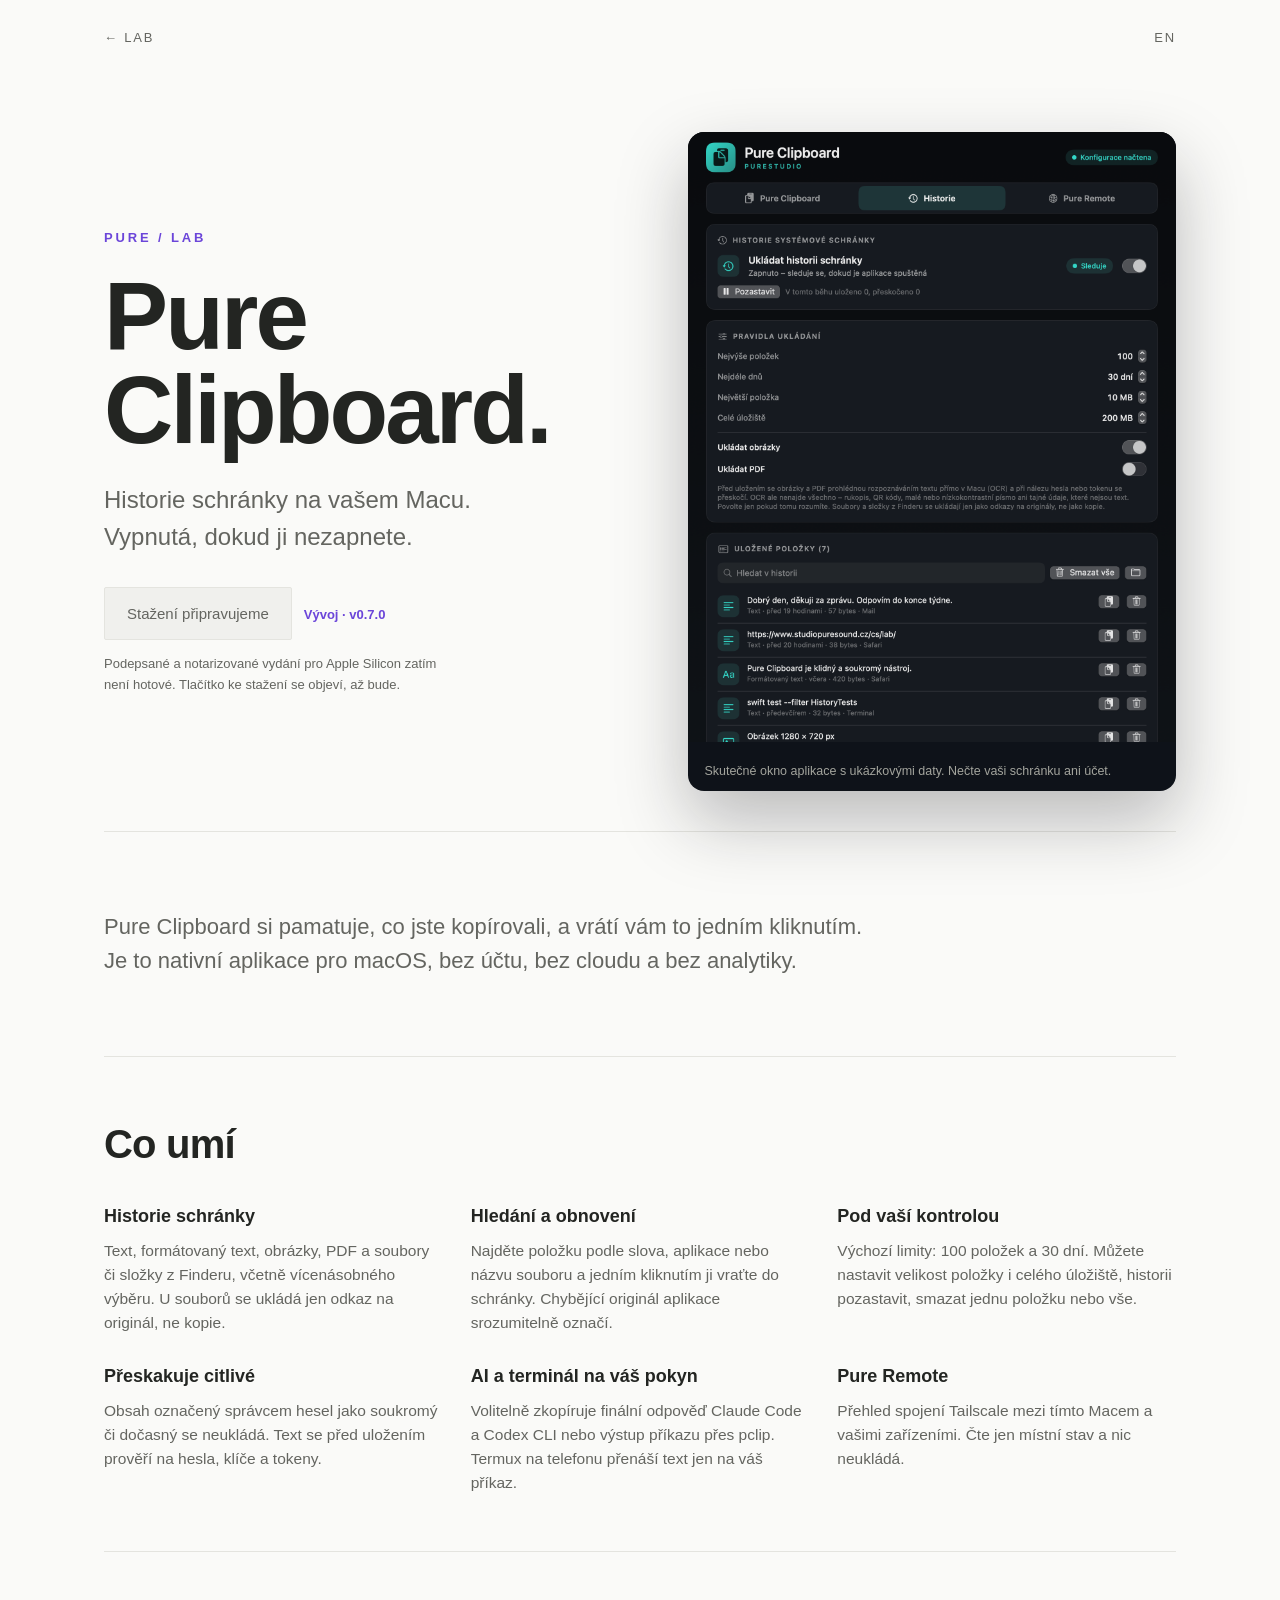
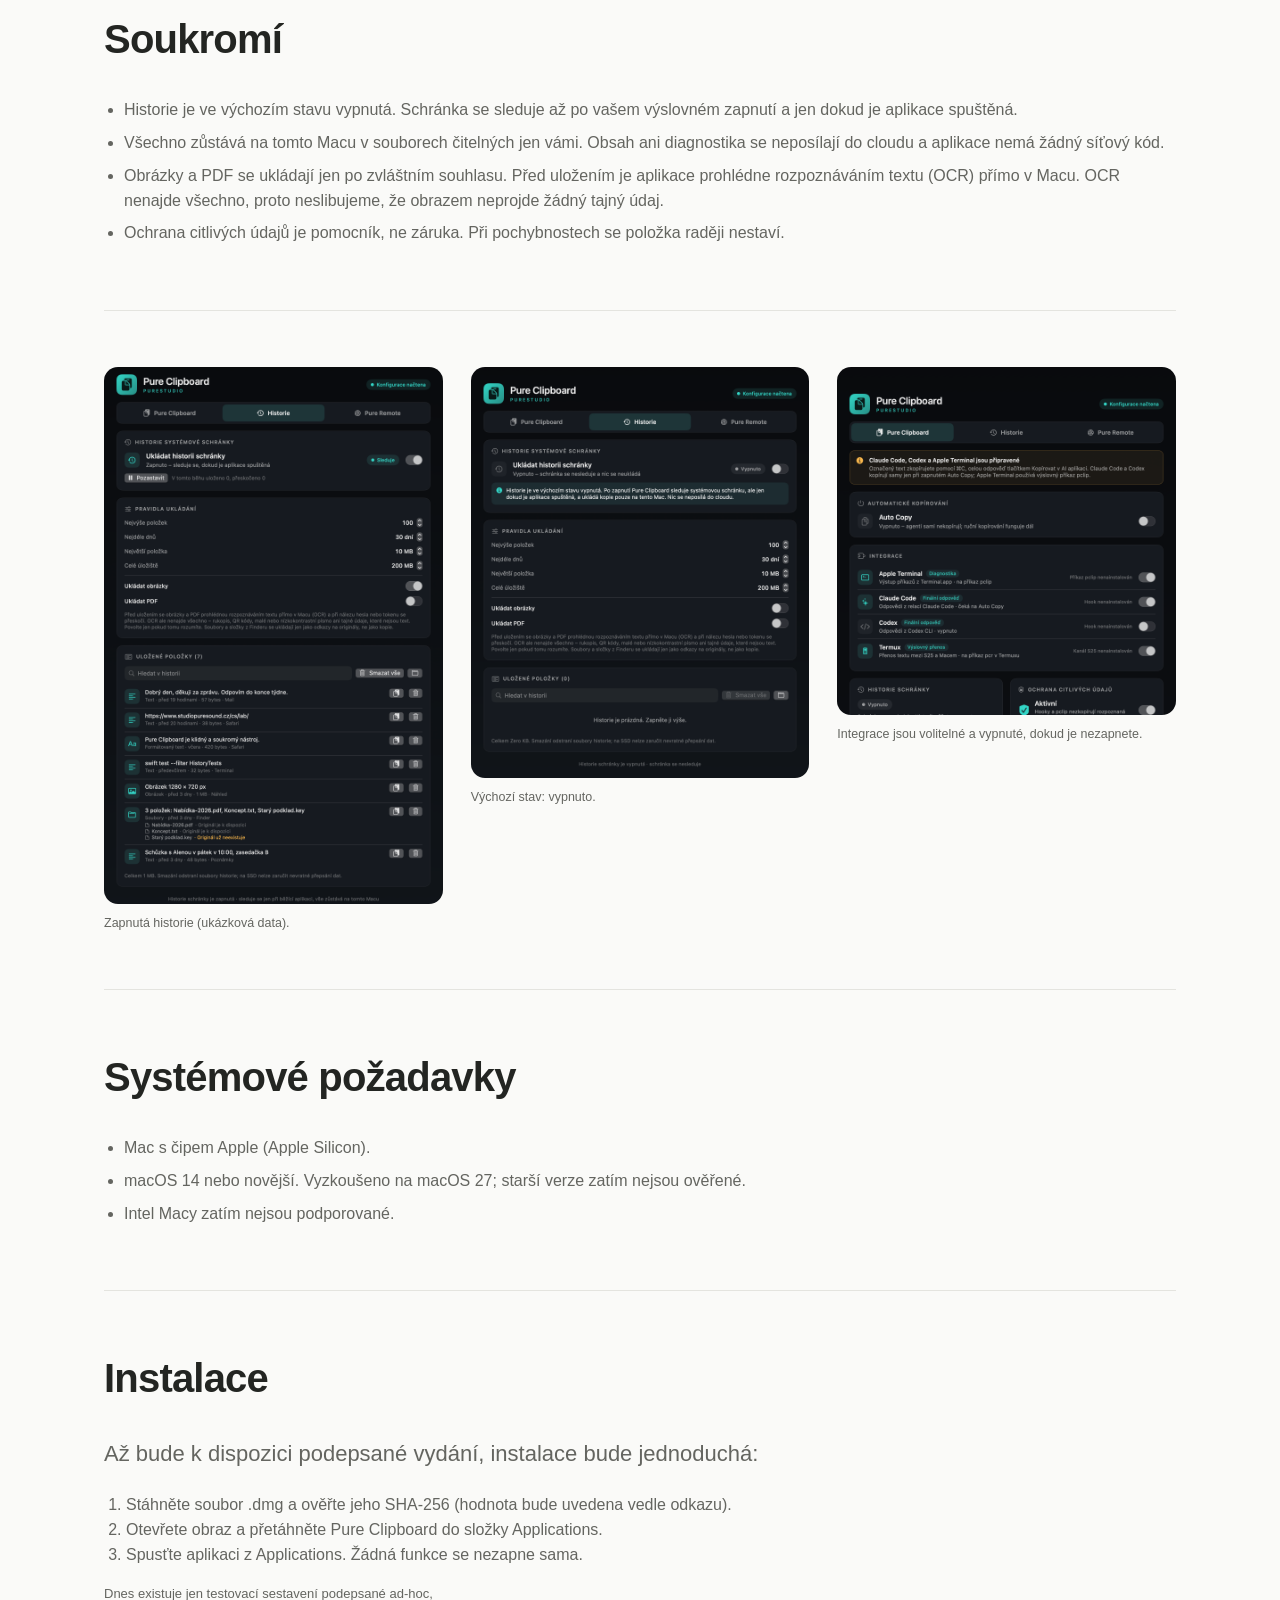
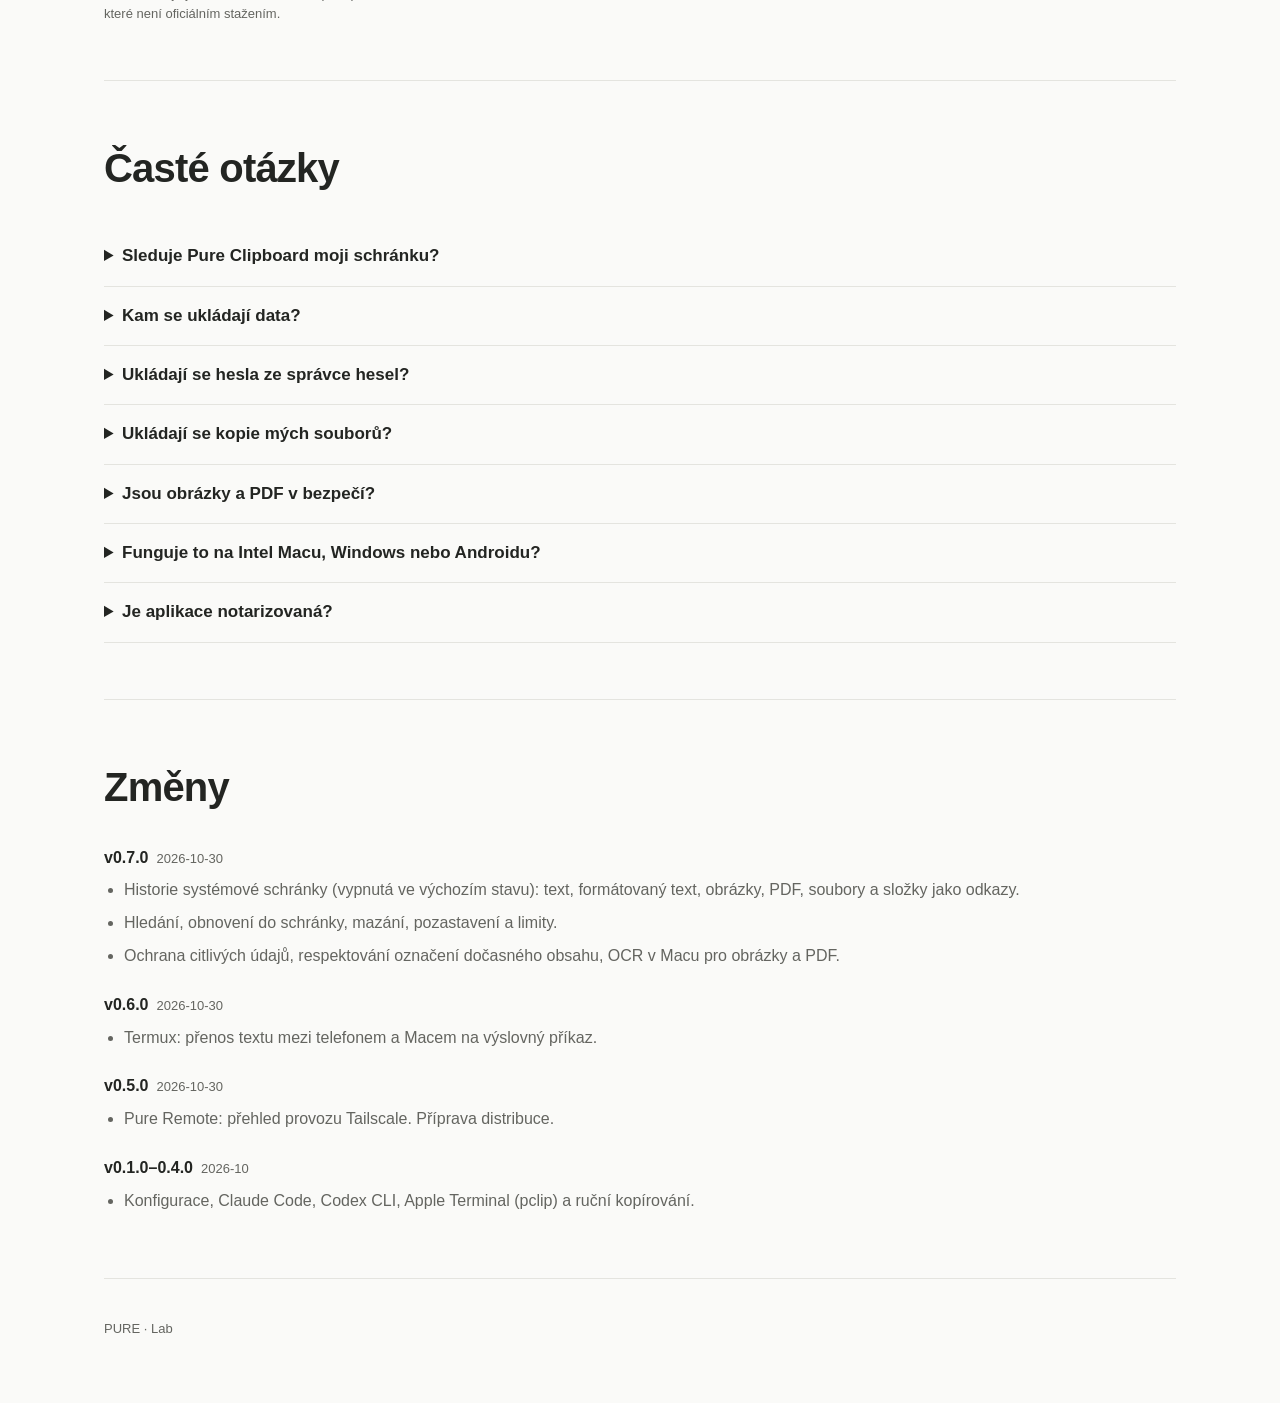
==== web/pure-clipboard/cs/index.html @ ccab8c27 "Milník 5 (3/4): distribuční skripty, webový balík, dokumentace, testy Co-Authored-By: Claude Sonnet " ====
<!doctype html>
<html lang="cs">
<head>
<meta charset="utf-8">
<meta name="viewport" content="width=device-width,initial-scale=1">
<title>Pure Clipboard — PURE</title>
<meta name="description" content="Pure Clipboard je nativní aplikace pro macOS: volitelná, ve výchozím stavu vypnutá historie schránky, která zůstává jen na vašem Macu.">
<meta name="theme-color" content="#fafaf8">
<link rel="canonical" href="https://www.studiopuresound.cz/cs/lab/pure-clipboard/">
<link rel="alternate" hreflang="cs" href="https://www.studiopuresound.cz/cs/lab/pure-clipboard/">
<link rel="alternate" hreflang="en" href="https://www.studiopuresound.cz/en/lab/pure-clipboard/">
<link rel="icon" type="image/png" href="../assets/favicon-64.png">
<link rel="apple-touch-icon" href="../assets/apple-touch-icon.png">
<meta property="og:type" content="website">
<meta property="og:title" content="Pure Clipboard — PURE">
<meta property="og:description" content="Historie schránky pro macOS. Vypnutá, dokud ji nezapnete. Nic neodchází do cloudu.">
<meta property="og:url" content="https://www.studiopuresound.cz/cs/lab/pure-clipboard/">
<meta property="og:locale" content="cs_CZ">
<meta property="og:image" content="https://www.studiopuresound.cz/assets/pure-clipboard-og.png">
<meta property="og:image:alt" content="Okno aplikace Pure Clipboard s historií schránky (ukázková data)">
<meta name="twitter:card" content="summary_large_image">
<link rel="stylesheet" href="../assets/pure-clipboard.css">
<script type="application/ld+json">{"@context": "https://schema.org", "@type": "SoftwareApplication", "name": "Pure Clipboard", "applicationCategory": "UtilitiesApplication", "operatingSystem": "macOS 14+ (Apple Silicon)", "description": "Pure Clipboard je nativní aplikace pro macOS: volitelná, ve výchozím stavu vypnutá historie schránky, která zůstává jen na vašem Macu.", "softwareVersion": "0.7.0", "inLanguage": "cs", "publisher": {"@type": "Organization", "name": "PURE"}}</script>
<script type="application/ld+json">{"@context": "https://schema.org", "@type": "FAQPage", "mainEntity": [{"@type": "Question", "name": "Sleduje Pure Clipboard moji schránku?", "acceptedAnswer": {"@type": "Answer", "text": "Jen když zapnete historii, a jen dokud je aplikace spuštěná. Ve výchozím stavu je historie vypnutá a schránka se nesleduje."}}, {"@type": "Question", "name": "Kam se ukládají data?", "acceptedAnswer": {"@type": "Answer", "text": "Do složky ~/Library/Application Support/PureClipboard na vašem Macu. Nic se neposílá na internet."}}, {"@type": "Question", "name": "Ukládají se hesla ze správce hesel?", "acceptedAnswer": {"@type": "Answer", "text": "Ne. Obsah označený jako soukromý nebo dočasný se přeskočí. Text se navíc prověřuje na hesla a tokeny; spolehlivé rozpoznání ale nelze zaručit."}}, {"@type": "Question", "name": "Ukládají se kopie mých souborů?", "acceptedAnswer": {"@type": "Answer", "text": "Ne. Z Finderu se ukládá jen odkaz na originál. Když originál zmizí, aplikace to ukáže."}}, {"@type": "Question", "name": "Jsou obrázky a PDF v bezpečí?", "acceptedAnswer": {"@type": "Answer", "text": "Ukládají se jen po zvláštním souhlasu a po kontrole OCR v Macu. OCR nerozpozná rukopis, QR kódy ani tajné údaje, které nejsou text, takže tuto funkci povolte jen vědomě."}}, {"@type": "Question", "name": "Funguje to na Intel Macu, Windows nebo Androidu?", "acceptedAnswer": {"@type": "Answer", "text": "Ne. Podporovaný je Apple Silicon s macOS 14 nebo novějším. Jiné platformy zatím nejsou ověřené."}}, {"@type": "Question", "name": "Je aplikace notarizovaná?", "acceptedAnswer": {"@type": "Answer", "text": "Zatím ne. Podepsané a notarizované vydání čeká na placený účet Apple Developer. Do té doby se nestahuje z webu."}}]}</script>
</head>
<body>
<a class="skip" href="#main">Přeskočit na obsah</a>
<div class="wrap">
<header class="top"><a href="../">← Lab</a><a href="https://www.studiopuresound.cz/en/lab/pure-clipboard/" hreflang="en">EN</a></header>
<main id="main">
<div class="hero">
<div>
<p class="eyebrow">PURE / LAB</p>
<h1>Pure Clipboard.</h1>
<p class="tagline">Historie schránky na vašem Macu. Vypnutá, dokud ji nezapnete.</p>
<!-- No working download link until the Developer ID signed and notarized DMG exists (see HANDOFF-CODEX.md). -->
<span class="cta" role="note" aria-disabled="true">Stažení připravujeme</span><span class="status">Vývoj · v0.7.0</span>
<p class="note">Podepsané a notarizované vydání pro Apple Silicon zatím není hotové. Tlačítko ke stažení se objeví, až bude.</p>
</div>
<figure class="preview"><img src="../assets/app-preview.png" alt="Okno aplikace Pure Clipboard: záložka Historie s uloženými položkami (ukázková data)" width="1520" height="1900"><figcaption style="padding:10px 16px;color:#a3a49d">Skutečné okno aplikace s ukázkovými daty. Nečte vaši schránku ani účet.</figcaption></figure>
</div>
<section><p class="intro">Pure Clipboard si pamatuje, co jste kopírovali, a vrátí vám to jedním kliknutím. Je to nativní aplikace pro macOS, bez účtu, bez cloudu a bez analytiky.</p></section>
<section><h2>Co umí</h2><div class="grid"><div><h3>Historie schránky</h3><p>Text, formátovaný text, obrázky, PDF a soubory či složky z Finderu, včetně vícenásobného výběru. U souborů se ukládá jen odkaz na originál, ne kopie.</p></div><div><h3>Hledání a obnovení</h3><p>Najděte položku podle slova, aplikace nebo názvu souboru a jedním kliknutím ji vraťte do schránky. Chybějící originál aplikace srozumitelně označí.</p></div><div><h3>Pod vaší kontrolou</h3><p>Výchozí limity: 100 položek a 30 dní. Můžete nastavit velikost položky i celého úložiště, historii pozastavit, smazat jednu položku nebo vše.</p></div><div><h3>Přeskakuje citlivé</h3><p>Obsah označený správcem hesel jako soukromý či dočasný se neukládá. Text se před uložením prověří na hesla, klíče a tokeny.</p></div><div><h3>AI a terminál na váš pokyn</h3><p>Volitelně zkopíruje finální odpověď Claude Code a Codex CLI nebo výstup příkazu přes pclip. Termux na telefonu přenáší text jen na váš příkaz.</p></div><div><h3>Pure Remote</h3><p>Přehled spojení Tailscale mezi tímto Macem a vašimi zařízeními. Čte jen místní stav a nic neukládá.</p></div></div></section>
<section><h2>Soukromí</h2><ul class="plain"><li>Historie je ve výchozím stavu vypnutá. Schránka se sleduje až po vašem výslovném zapnutí a jen dokud je aplikace spuštěná.</li><li>Všechno zůstává na tomto Macu v souborech čitelných jen vámi. Obsah ani diagnostika se neposílají do cloudu a aplikace nemá žádný síťový kód.</li><li>Obrázky a PDF se ukládají jen po zvláštním souhlasu. Před uložením je aplikace prohlédne rozpoznáváním textu (OCR) přímo v Macu. OCR nenajde všechno, proto neslibujeme, že obrazem neprojde žádný tajný údaj.</li><li>Ochrana citlivých údajů je pomocník, ne záruka. Při pochybnostech se položka raději nestaví.</li></ul></section>
<section><div class="shots"><figure><img src="../assets/history-on.png" alt="Záložka Historie se zapnutou historií: přepínač, pravidla ukládání a sedm uložených položek" loading="lazy"><figcaption>Zapnutá historie (ukázková data).</figcaption></figure><figure><img src="../assets/history-off.png" alt="Záložka Historie ve výchozím vypnutém stavu s vysvětlením, že se schránka nesleduje" loading="lazy"><figcaption>Výchozí stav: vypnuto.</figcaption></figure><figure><img src="../assets/clipboard.png" alt="Záložka Pure Clipboard: Auto Copy, integrace, ochrana citlivých údajů a karty Termux a Terminal" loading="lazy"><figcaption>Integrace jsou volitelné a vypnuté, dokud je nezapnete.</figcaption></figure></div></section>
<section><h2>Systémové požadavky</h2><ul class="plain"><li>Mac s čipem Apple (Apple Silicon).</li><li>macOS 14 nebo novější. Vyzkoušeno na macOS 27; starší verze zatím nejsou ověřené.</li><li>Intel Macy zatím nejsou podporované.</li></ul></section>
<section><h2>Instalace</h2><p class="intro">Až bude k dispozici podepsané vydání, instalace bude jednoduchá:</p><ol class="plain"><li>Stáhněte soubor .dmg a ověřte jeho SHA-256 (hodnota bude uvedena vedle odkazu).</li><li>Otevřete obraz a přetáhněte Pure Clipboard do složky Applications.</li><li>Spusťte aplikaci z Applications. Žádná funkce se nezapne sama.</li></ol><p class="note">Dnes existuje jen testovací sestavení podepsané ad-hoc, které není oficiálním stažením.</p></section>
<section><h2>Časté otázky</h2><details><summary>Sleduje Pure Clipboard moji schránku?</summary><p>Jen když zapnete historii, a jen dokud je aplikace spuštěná. Ve výchozím stavu je historie vypnutá a schránka se nesleduje.</p></details><details><summary>Kam se ukládají data?</summary><p>Do složky ~/Library/Application Support/PureClipboard na vašem Macu. Nic se neposílá na internet.</p></details><details><summary>Ukládají se hesla ze správce hesel?</summary><p>Ne. Obsah označený jako soukromý nebo dočasný se přeskočí. Text se navíc prověřuje na hesla a tokeny; spolehlivé rozpoznání ale nelze zaručit.</p></details><details><summary>Ukládají se kopie mých souborů?</summary><p>Ne. Z Finderu se ukládá jen odkaz na originál. Když originál zmizí, aplikace to ukáže.</p></details><details><summary>Jsou obrázky a PDF v bezpečí?</summary><p>Ukládají se jen po zvláštním souhlasu a po kontrole OCR v Macu. OCR nerozpozná rukopis, QR kódy ani tajné údaje, které nejsou text, takže tuto funkci povolte jen vědomě.</p></details><details><summary>Funguje to na Intel Macu, Windows nebo Androidu?</summary><p>Ne. Podporovaný je Apple Silicon s macOS 14 nebo novějším. Jiné platformy zatím nejsou ověřené.</p></details><details><summary>Je aplikace notarizovaná?</summary><p>Zatím ne. Podepsané a notarizované vydání čeká na placený účet Apple Developer. Do té doby se nestahuje z webu.</p></details></section>
<section class="log"><h2>Změny</h2><h3>v0.7.0<time>2026-10-30</time></h3><ul class="plain"><li>Historie systémové schránky (vypnutá ve výchozím stavu): text, formátovaný text, obrázky, PDF, soubory a složky jako odkazy.</li><li>Hledání, obnovení do schránky, mazání, pozastavení a limity.</li><li>Ochrana citlivých údajů, respektování označení dočasného obsahu, OCR v Macu pro obrázky a PDF.</li></ul><h3>v0.6.0<time>2026-10-30</time></h3><ul class="plain"><li>Termux: přenos textu mezi telefonem a Macem na výslovný příkaz.</li></ul><h3>v0.5.0<time>2026-10-30</time></h3><ul class="plain"><li>Pure Remote: přehled provozu Tailscale. Příprava distribuce.</li></ul><h3>v0.1.0–0.4.0<time>2026-10</time></h3><ul class="plain"><li>Konfigurace, Claude Code, Codex CLI, Apple Terminal (pclip) a ruční kopírování.</li></ul></section>
</main>
<footer>PURE · Lab</footer>
</div>
</body>
</html>
---- web/pure-clipboard/assets/pure-clipboard.css ----
:root{--paper:#fafaf8;--ink:#232522;--muted:#646560;--line:#e4e4df;--panel:#f0f0ed;--accent:#6b45d9;--dark:#0e1219}
*{box-sizing:border-box}html{scroll-behavior:smooth}
body{margin:0;background:var(--paper);color:var(--ink);font-family:Arial,Helvetica,sans-serif;line-height:1.55;-webkit-font-smoothing:antialiased}
a{color:inherit}.skip{position:absolute;left:-999px}.skip:focus{left:16px;top:16px;background:var(--ink);color:var(--paper);padding:8px 12px;z-index:9}
.wrap{max-width:1120px;margin:0 auto;padding:0 24px}
.top{display:flex;justify-content:space-between;align-items:center;padding:28px 0;font-size:13px;letter-spacing:.14em;text-transform:uppercase}
.top a{text-decoration:none;color:var(--muted)}.top a:hover{color:var(--ink)}
.hero{padding:56px 0 40px;display:grid;grid-template-columns:1.1fr 1fr;gap:48px;align-items:center}
.eyebrow{color:var(--accent);font-weight:700;letter-spacing:.22em;font-size:13px;margin:0 0 20px}
h1{font-size:clamp(48px,9vw,96px);line-height:.98;letter-spacing:-.03em;margin:0 0 24px}
.tagline{font-size:clamp(18px,2.4vw,24px);color:var(--muted);margin:0 0 32px;max-width:30ch}
.cta{display:inline-block;padding:14px 22px;background:var(--panel);color:var(--muted);border:1px solid var(--line);border-radius:2px;font-size:15px;cursor:not-allowed}
.status{margin-left:12px;font-size:13px;color:var(--accent);font-weight:700}
.note{font-size:13px;color:var(--muted);max-width:46ch;margin:14px 0 0}
figure{margin:0}figure img{width:100%;height:auto;display:block;border-radius:14px}
figcaption{font-size:12.5px;color:var(--muted);margin-top:10px}
.preview{background:var(--dark);border-radius:16px;padding:0;overflow:hidden;box-shadow:0 30px 70px rgba(20,20,30,.28)}
.preview img{border-radius:0}
section{padding:56px 0;border-top:1px solid var(--line)}
h2{font-size:clamp(26px,4vw,40px);letter-spacing:-.02em;margin:0 0 28px}
.grid{display:grid;grid-template-columns:repeat(auto-fit,minmax(280px,1fr));gap:28px}
.grid h3{margin:0 0 8px;font-size:18px}.grid p{margin:0;color:var(--muted);font-size:15.5px}
ul.plain{padding-left:20px;margin:0;color:var(--muted)}ul.plain li{margin:8px 0}ol.plain{padding-left:22px;color:var(--muted)}
.intro{font-size:clamp(18px,2.2vw,22px);max-width:62ch;color:var(--muted)}
details{border-bottom:1px solid var(--line);padding:16px 0}summary{cursor:pointer;font-weight:700;font-size:17px}details p{color:var(--muted);margin:10px 0 0;max-width:70ch}
.log h3{margin:24px 0 6px;font-size:16px}.log time{color:var(--muted);font-weight:400;margin-left:8px;font-size:13px}
.shots{display:grid;grid-template-columns:repeat(auto-fit,minmax(300px,1fr));gap:28px}
.shots img{background:var(--dark)}
footer{padding:40px 0 64px;color:var(--muted);font-size:13px;border-top:1px solid var(--line)}
:focus-visible{outline:3px solid var(--accent);outline-offset:3px}
@media (max-width:820px){.hero{grid-template-columns:1fr}}
@media (prefers-reduced-motion:reduce){html{scroll-behavior:auto}}
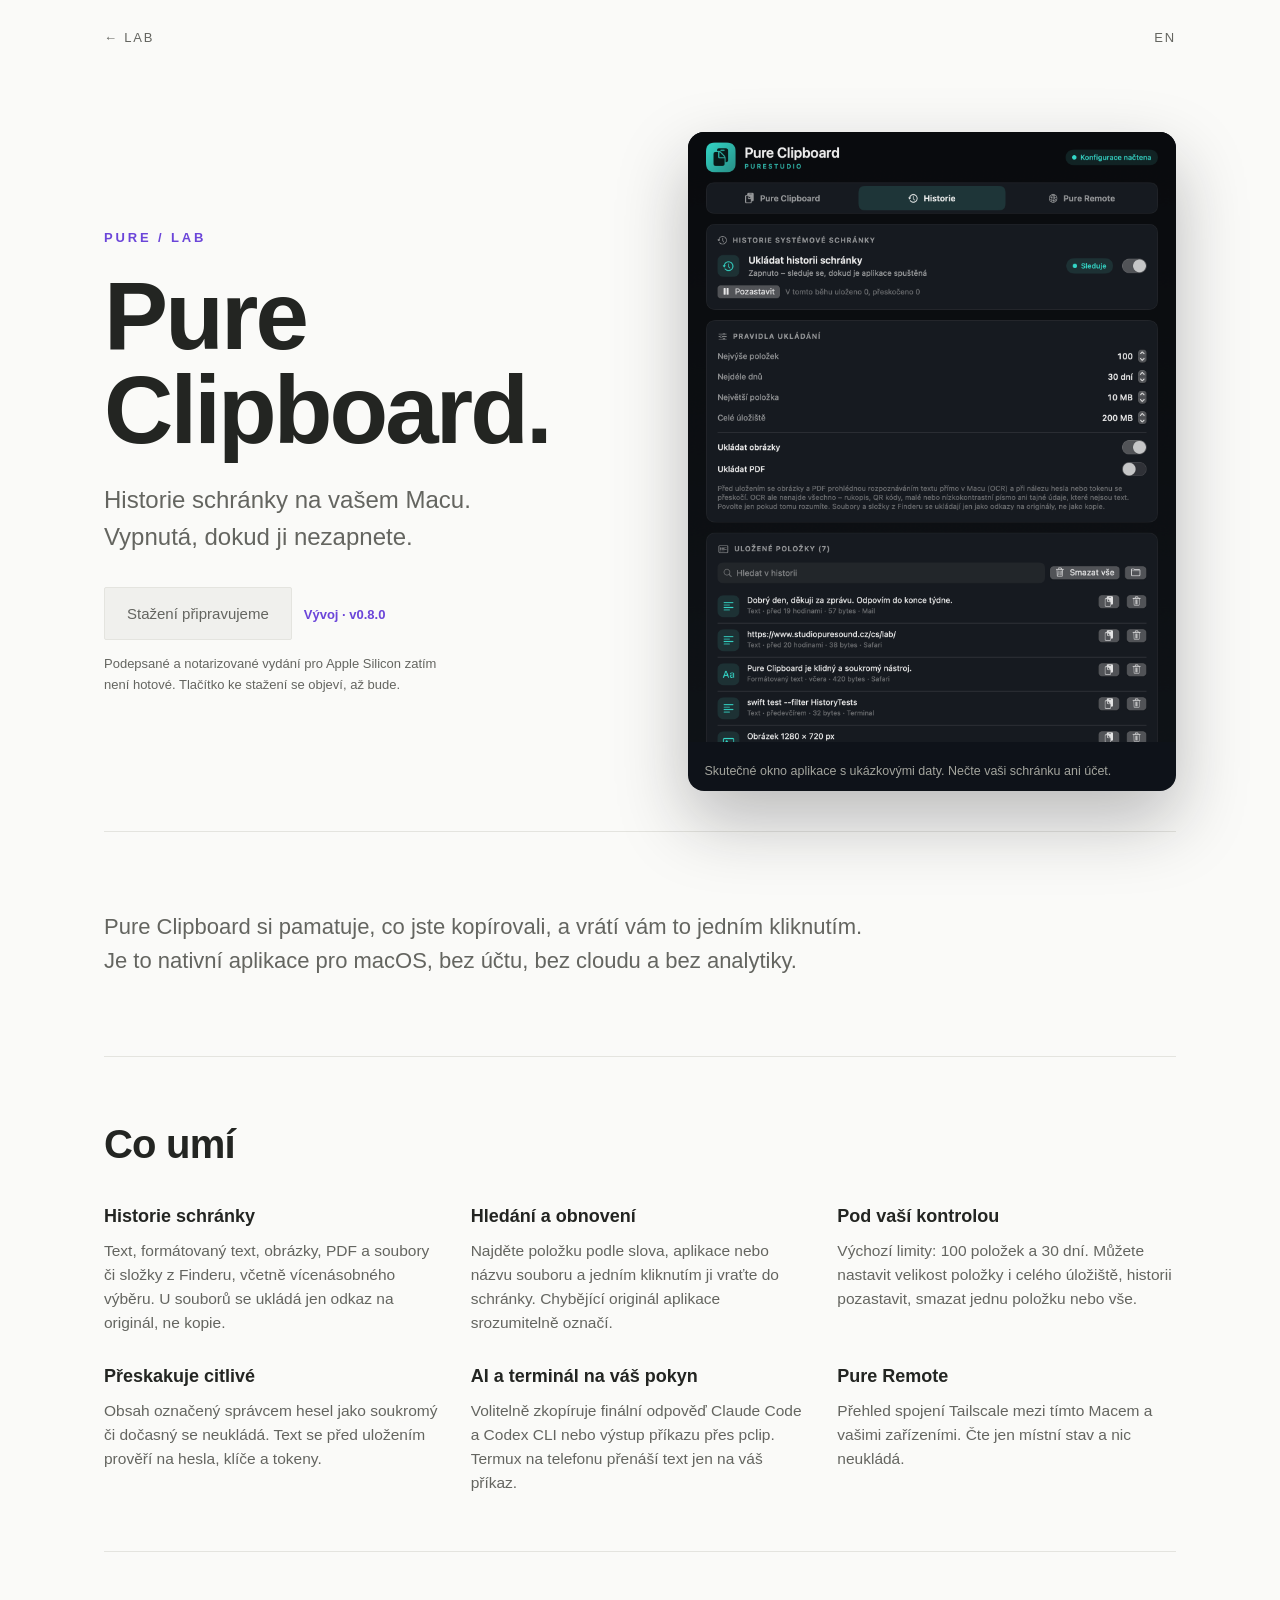
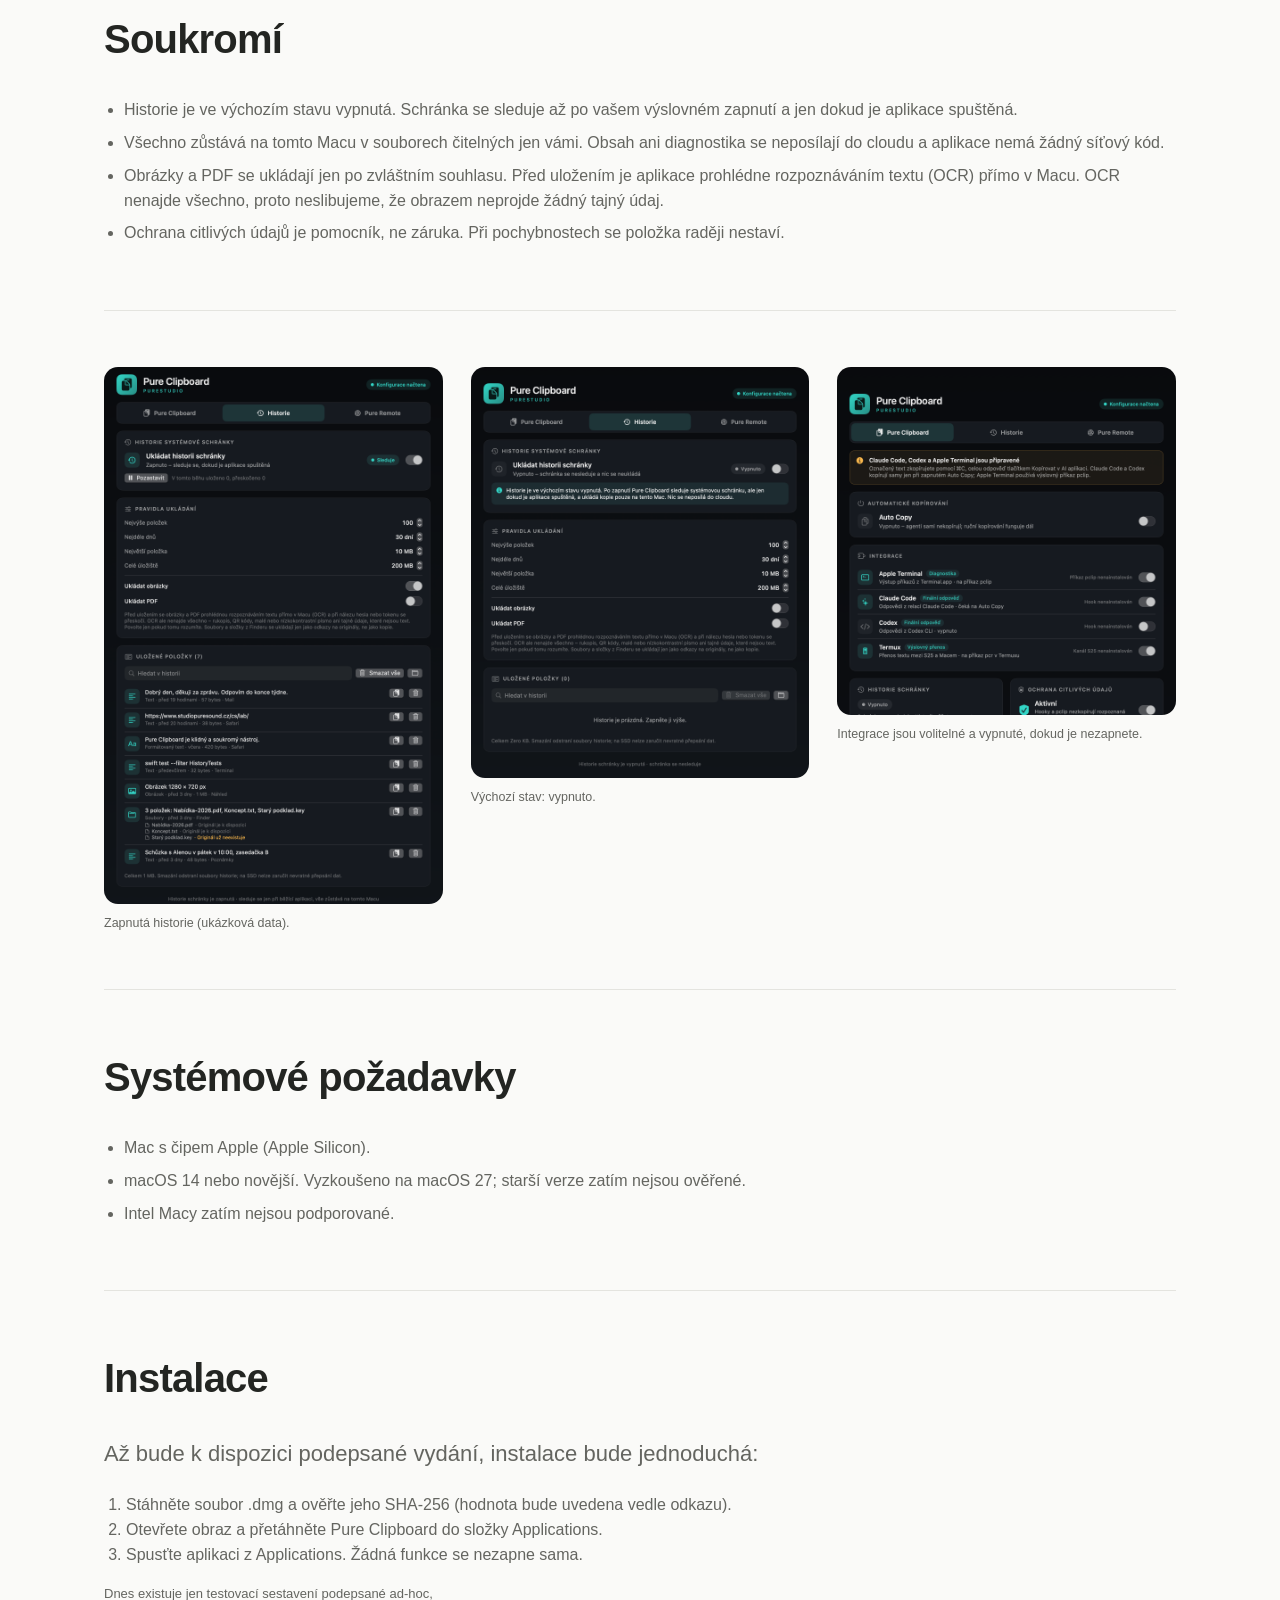
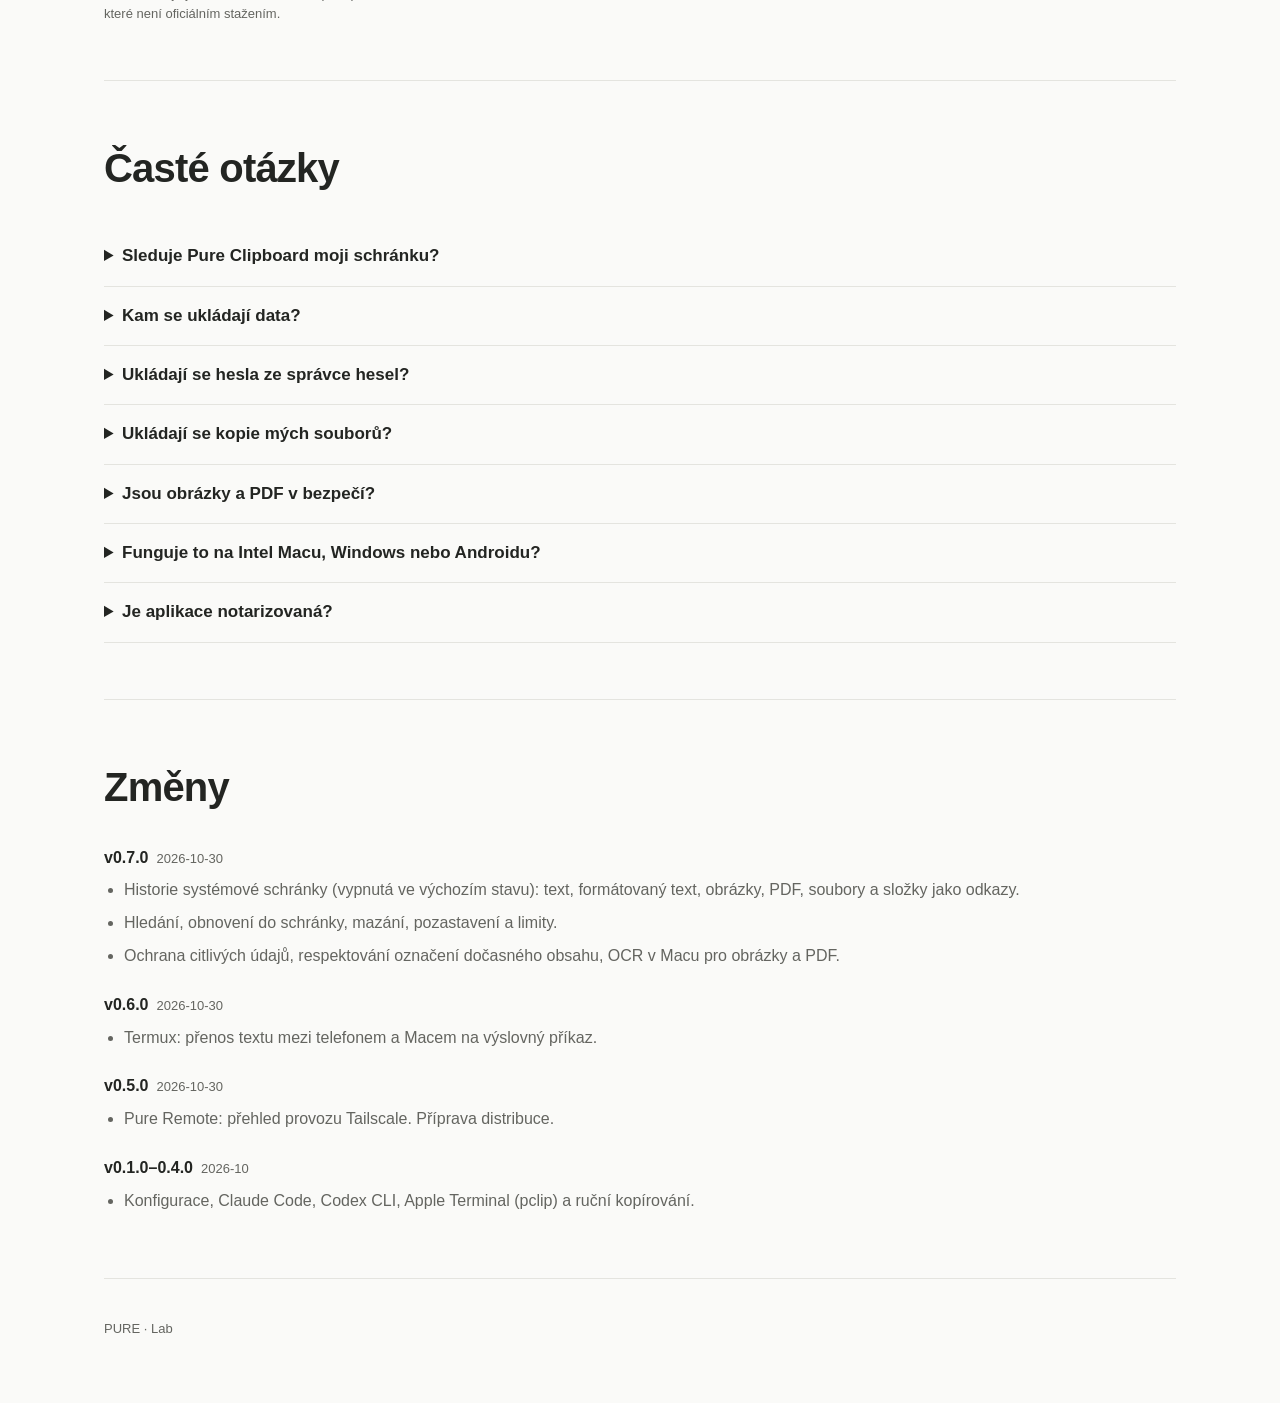
==== commit 0d91ca07: "Verze 0.8.0 (build 8): přenos souborů je nová funkce; CHANGELOG, dokumentace a web Co-Authored-By: C" ====
--- a/web/pure-clipboard/cs/index.html
+++ b/web/pure-clipboard/cs/index.html
@@ -20,7 +20,7 @@
 <meta property="og:image:alt" content="Okno aplikace Pure Clipboard s historií schránky (ukázková data)">
 <meta name="twitter:card" content="summary_large_image">
 <link rel="stylesheet" href="../assets/pure-clipboard.css">
-<script type="application/ld+json">{"@context": "https://schema.org", "@type": "SoftwareApplication", "name": "Pure Clipboard", "applicationCategory": "UtilitiesApplication", "operatingSystem": "macOS 14+ (Apple Silicon)", "description": "Pure Clipboard je nativní aplikace pro macOS: volitelná, ve výchozím stavu vypnutá historie schránky, která zůstává jen na vašem Macu.", "softwareVersion": "0.7.0", "inLanguage": "cs", "publisher": {"@type": "Organization", "name": "PURE"}}</script>
+<script type="application/ld+json">{"@context": "https://schema.org", "@type": "SoftwareApplication", "name": "Pure Clipboard", "applicationCategory": "UtilitiesApplication", "operatingSystem": "macOS 14+ (Apple Silicon)", "description": "Pure Clipboard je nativní aplikace pro macOS: volitelná, ve výchozím stavu vypnutá historie schránky, která zůstává jen na vašem Macu.", "softwareVersion": "0.8.0", "inLanguage": "cs", "publisher": {"@type": "Organization", "name": "PURE"}}</script>
 <script type="application/ld+json">{"@context": "https://schema.org", "@type": "FAQPage", "mainEntity": [{"@type": "Question", "name": "Sleduje Pure Clipboard moji schránku?", "acceptedAnswer": {"@type": "Answer", "text": "Jen když zapnete historii, a jen dokud je aplikace spuštěná. Ve výchozím stavu je historie vypnutá a schránka se nesleduje."}}, {"@type": "Question", "name": "Kam se ukládají data?", "acceptedAnswer": {"@type": "Answer", "text": "Do složky ~/Library/Application Support/PureClipboard na vašem Macu. Nic se neposílá na internet."}}, {"@type": "Question", "name": "Ukládají se hesla ze správce hesel?", "acceptedAnswer": {"@type": "Answer", "text": "Ne. Obsah označený jako soukromý nebo dočasný se přeskočí. Text se navíc prověřuje na hesla a tokeny; spolehlivé rozpoznání ale nelze zaručit."}}, {"@type": "Question", "name": "Ukládají se kopie mých souborů?", "acceptedAnswer": {"@type": "Answer", "text": "Ne. Z Finderu se ukládá jen odkaz na originál. Když originál zmizí, aplikace to ukáže."}}, {"@type": "Question", "name": "Jsou obrázky a PDF v bezpečí?", "acceptedAnswer": {"@type": "Answer", "text": "Ukládají se jen po zvláštním souhlasu a po kontrole OCR v Macu. OCR nerozpozná rukopis, QR kódy ani tajné údaje, které nejsou text, takže tuto funkci povolte jen vědomě."}}, {"@type": "Question", "name": "Funguje to na Intel Macu, Windows nebo Androidu?", "acceptedAnswer": {"@type": "Answer", "text": "Ne. Podporovaný je Apple Silicon s macOS 14 nebo novějším. Jiné platformy zatím nejsou ověřené."}}, {"@type": "Question", "name": "Je aplikace notarizovaná?", "acceptedAnswer": {"@type": "Answer", "text": "Zatím ne. Podepsané a notarizované vydání čeká na placený účet Apple Developer. Do té doby se nestahuje z webu."}}]}</script>
 </head>
 <body>
@@ -34,7 +34,7 @@
 <h1>Pure Clipboard.</h1>
 <p class="tagline">Historie schránky na vašem Macu. Vypnutá, dokud ji nezapnete.</p>
 <!-- No working download link until the Developer ID signed and notarized DMG exists (see HANDOFF-CODEX.md). -->
-<span class="cta" role="note" aria-disabled="true">Stažení připravujeme</span><span class="status">Vývoj · v0.7.0</span>
+<span class="cta" role="note" aria-disabled="true">Stažení připravujeme</span><span class="status">Vývoj · v0.8.0</span>
 <p class="note">Podepsané a notarizované vydání pro Apple Silicon zatím není hotové. Tlačítko ke stažení se objeví, až bude.</p>
 </div>
 <figure class="preview"><img src="../assets/app-preview.png" alt="Okno aplikace Pure Clipboard: záložka Historie s uloženými položkami (ukázková data)" width="1520" height="1900"><figcaption style="padding:10px 16px;color:#a3a49d">Skutečné okno aplikace s ukázkovými daty. Nečte vaši schránku ani účet.</figcaption></figure>
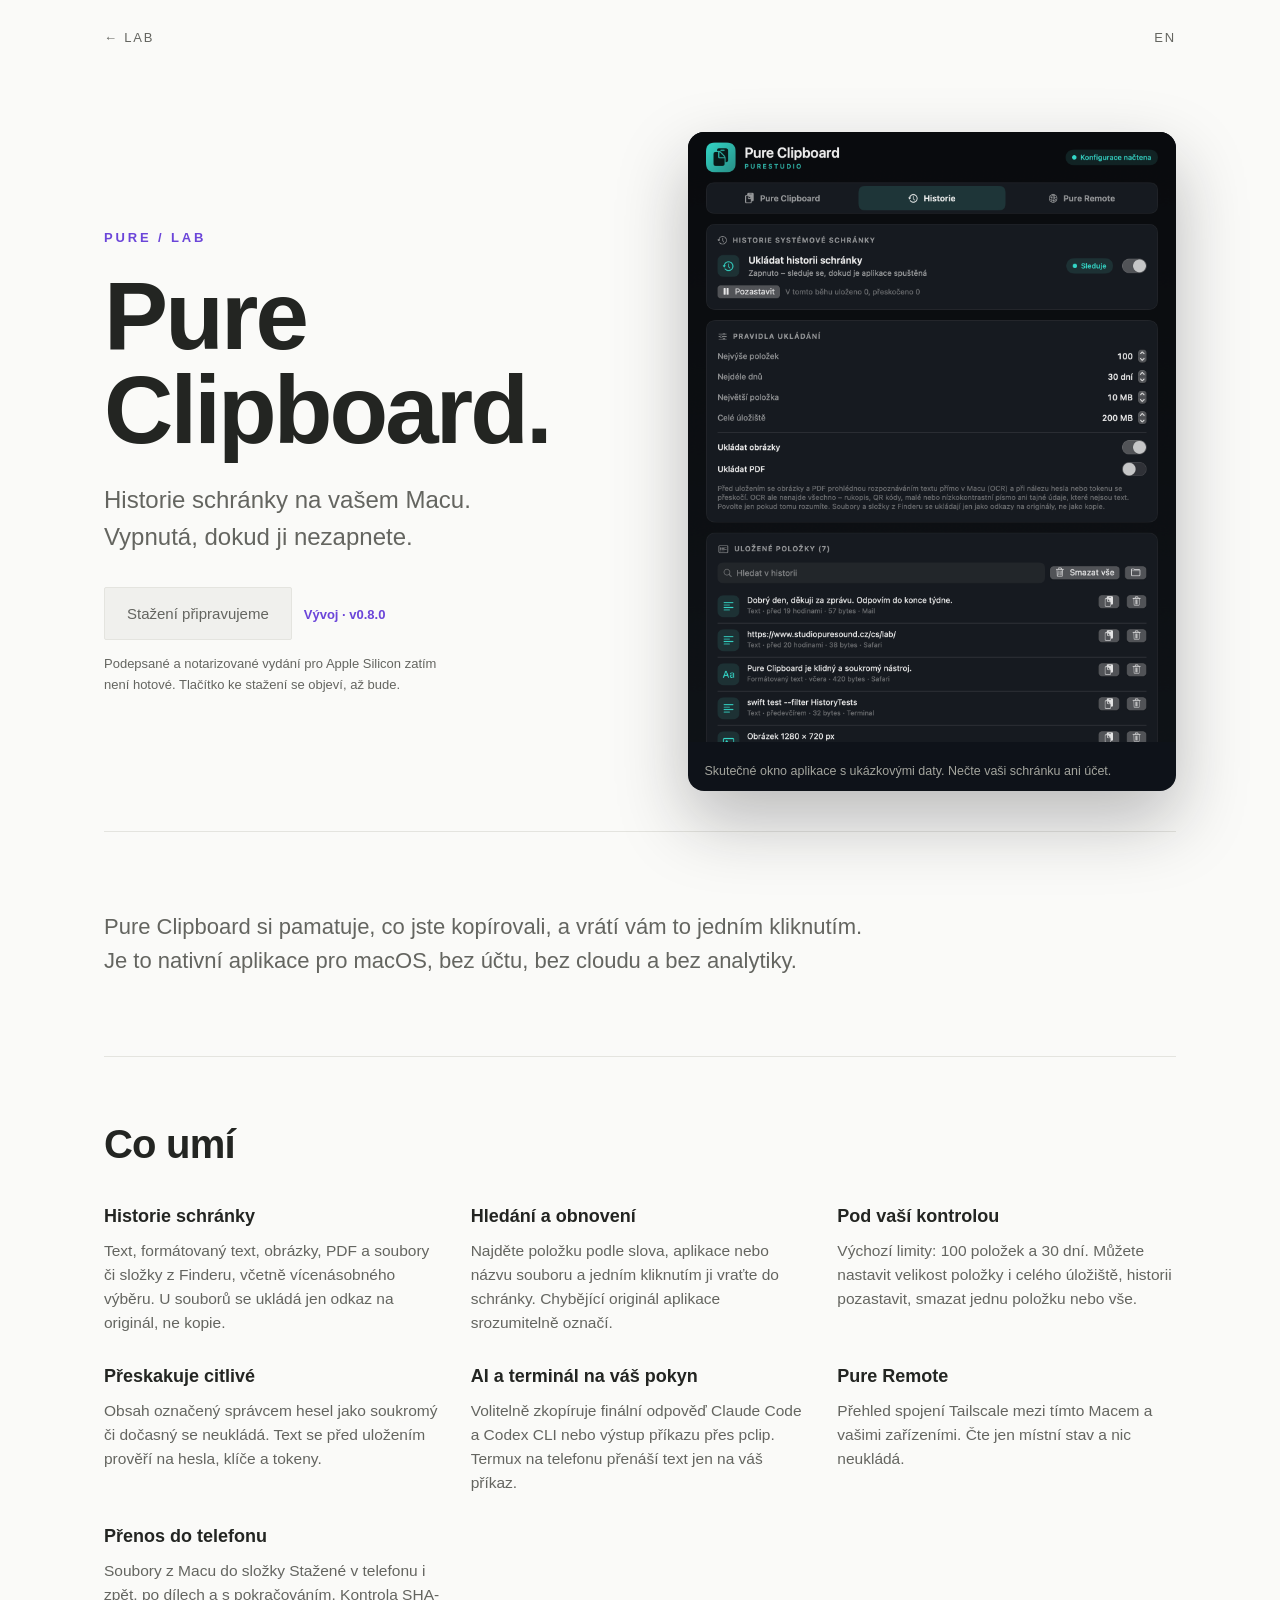
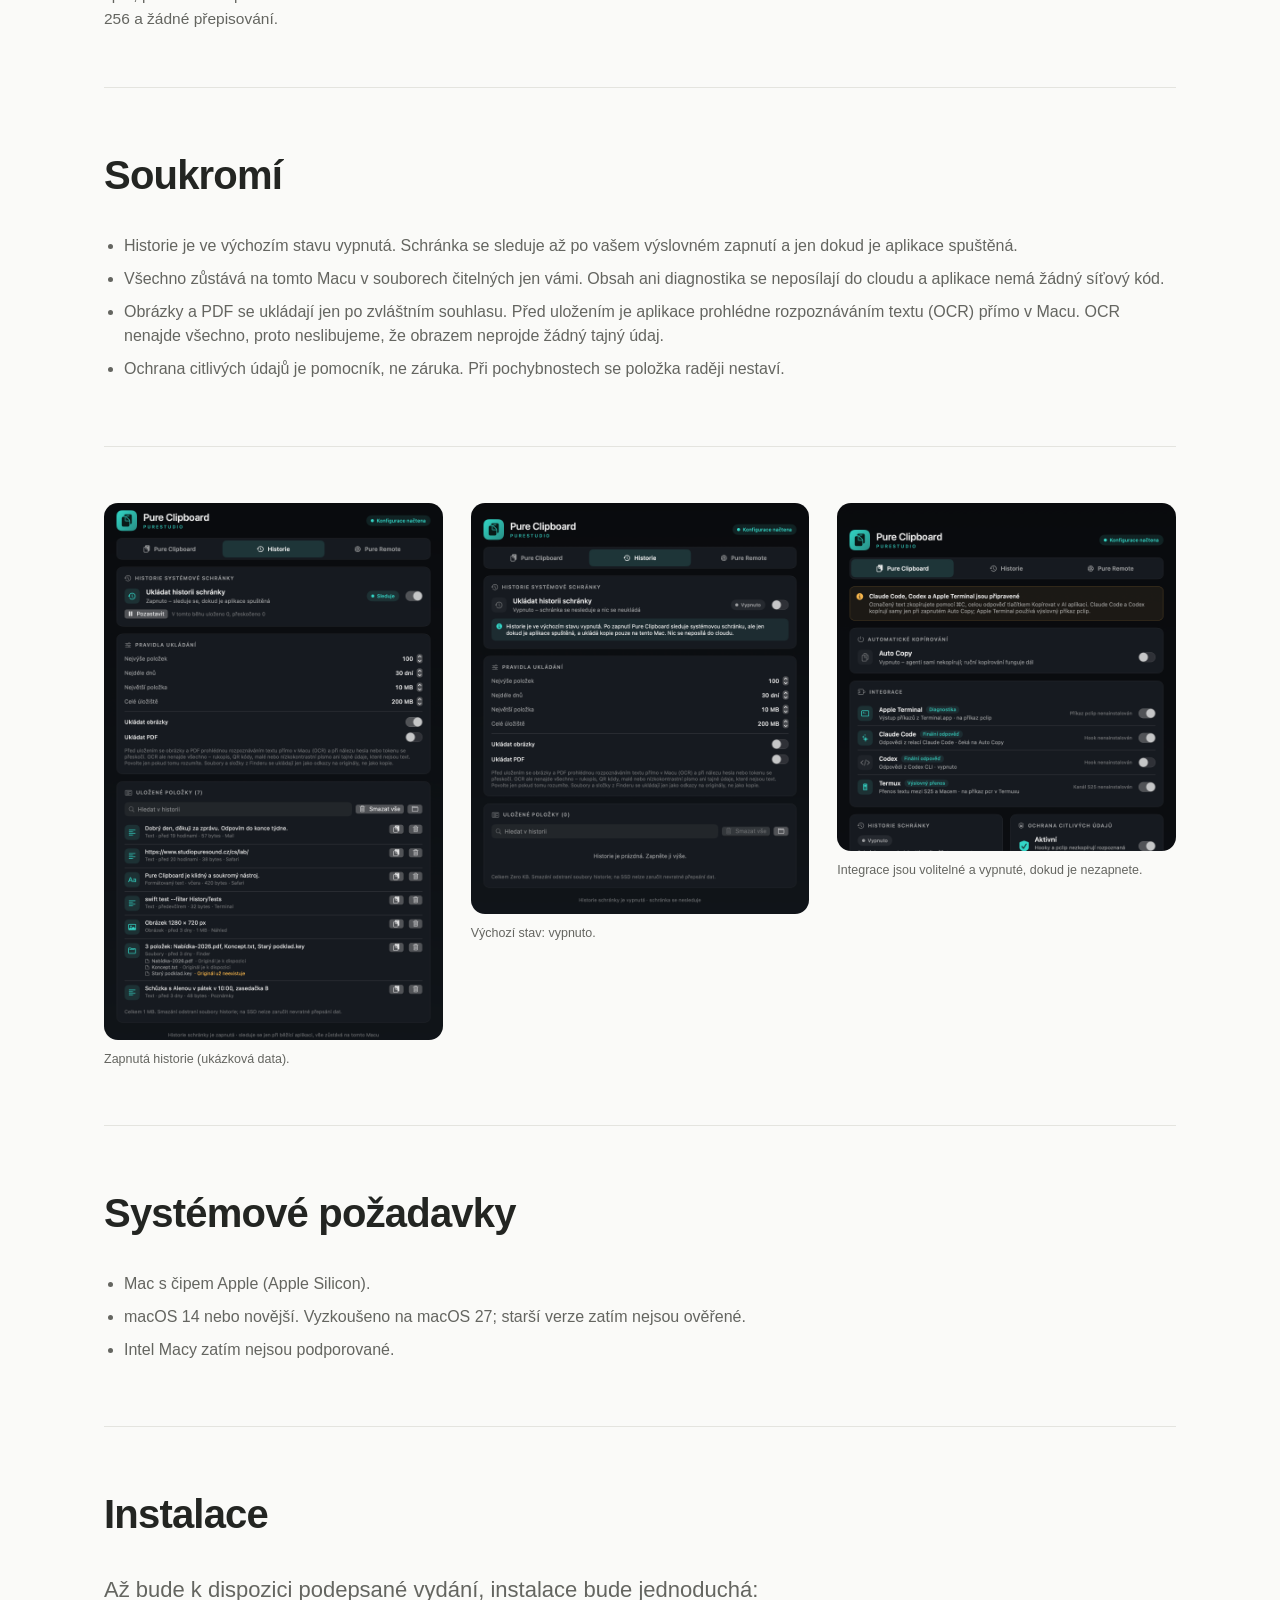
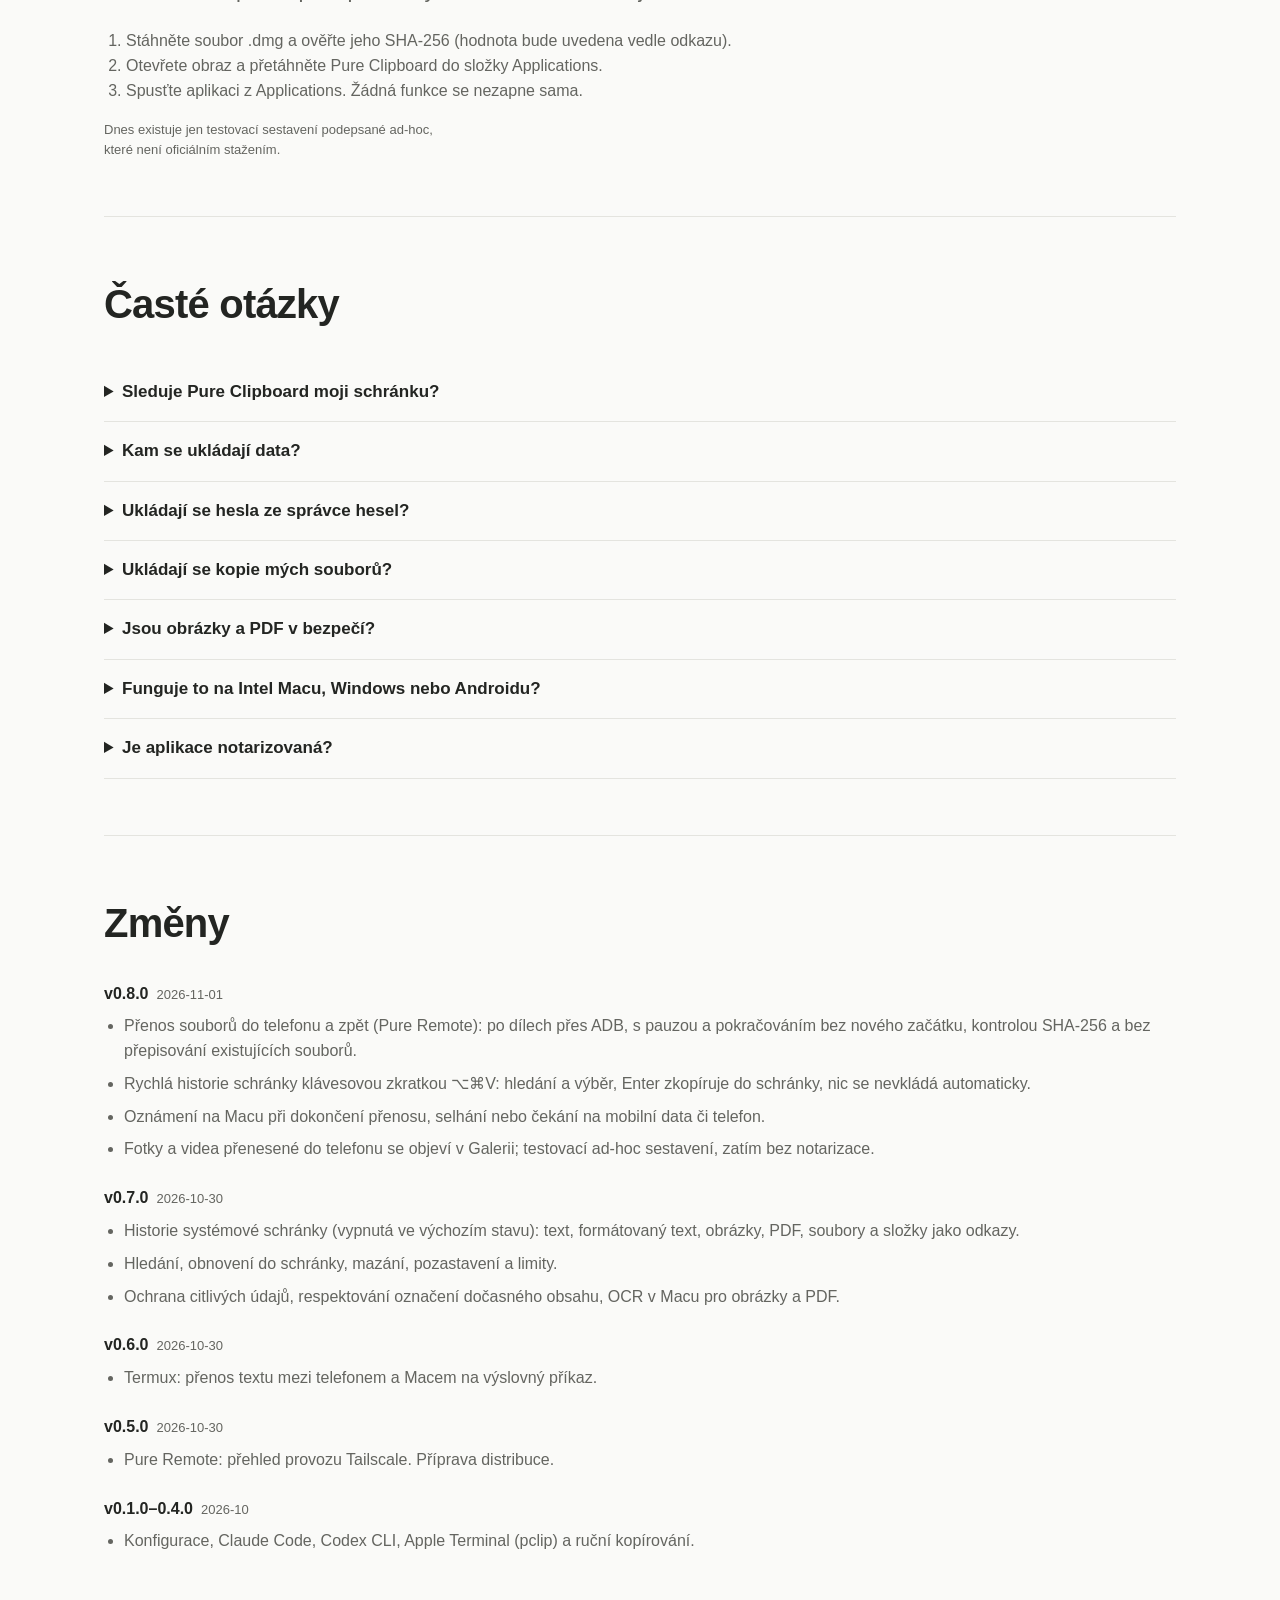
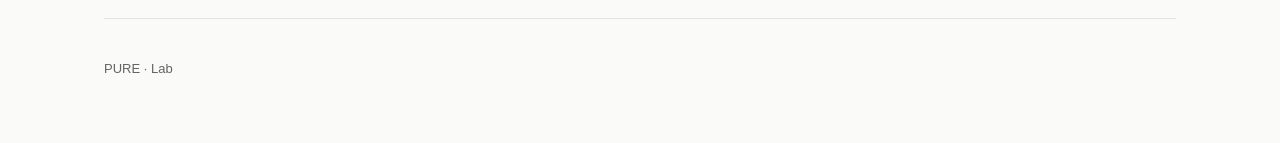
==== commit 686a986a: "Web a dokumentace: verze 0.8.0 (1. 11. 2026); oprava záznamu 0.7.0 na webu; nové funkce v changelogu" ====
--- a/web/pure-clipboard/cs/index.html
+++ b/web/pure-clipboard/cs/index.html
@@ -40,13 +40,13 @@
 <figure class="preview"><img src="../assets/app-preview.png" alt="Okno aplikace Pure Clipboard: záložka Historie s uloženými položkami (ukázková data)" width="1520" height="1900"><figcaption style="padding:10px 16px;color:#a3a49d">Skutečné okno aplikace s ukázkovými daty. Nečte vaši schránku ani účet.</figcaption></figure>
 </div>
 <section><p class="intro">Pure Clipboard si pamatuje, co jste kopírovali, a vrátí vám to jedním kliknutím. Je to nativní aplikace pro macOS, bez účtu, bez cloudu a bez analytiky.</p></section>
-<section><h2>Co umí</h2><div class="grid"><div><h3>Historie schránky</h3><p>Text, formátovaný text, obrázky, PDF a soubory či složky z Finderu, včetně vícenásobného výběru. U souborů se ukládá jen odkaz na originál, ne kopie.</p></div><div><h3>Hledání a obnovení</h3><p>Najděte položku podle slova, aplikace nebo názvu souboru a jedním kliknutím ji vraťte do schránky. Chybějící originál aplikace srozumitelně označí.</p></div><div><h3>Pod vaší kontrolou</h3><p>Výchozí limity: 100 položek a 30 dní. Můžete nastavit velikost položky i celého úložiště, historii pozastavit, smazat jednu položku nebo vše.</p></div><div><h3>Přeskakuje citlivé</h3><p>Obsah označený správcem hesel jako soukromý či dočasný se neukládá. Text se před uložením prověří na hesla, klíče a tokeny.</p></div><div><h3>AI a terminál na váš pokyn</h3><p>Volitelně zkopíruje finální odpověď Claude Code a Codex CLI nebo výstup příkazu přes pclip. Termux na telefonu přenáší text jen na váš příkaz.</p></div><div><h3>Pure Remote</h3><p>Přehled spojení Tailscale mezi tímto Macem a vašimi zařízeními. Čte jen místní stav a nic neukládá.</p></div></div></section>
+<section><h2>Co umí</h2><div class="grid"><div><h3>Historie schránky</h3><p>Text, formátovaný text, obrázky, PDF a soubory či složky z Finderu, včetně vícenásobného výběru. U souborů se ukládá jen odkaz na originál, ne kopie.</p></div><div><h3>Hledání a obnovení</h3><p>Najděte položku podle slova, aplikace nebo názvu souboru a jedním kliknutím ji vraťte do schránky. Chybějící originál aplikace srozumitelně označí.</p></div><div><h3>Pod vaší kontrolou</h3><p>Výchozí limity: 100 položek a 30 dní. Můžete nastavit velikost položky i celého úložiště, historii pozastavit, smazat jednu položku nebo vše.</p></div><div><h3>Přeskakuje citlivé</h3><p>Obsah označený správcem hesel jako soukromý či dočasný se neukládá. Text se před uložením prověří na hesla, klíče a tokeny.</p></div><div><h3>AI a terminál na váš pokyn</h3><p>Volitelně zkopíruje finální odpověď Claude Code a Codex CLI nebo výstup příkazu přes pclip. Termux na telefonu přenáší text jen na váš příkaz.</p></div><div><h3>Pure Remote</h3><p>Přehled spojení Tailscale mezi tímto Macem a vašimi zařízeními. Čte jen místní stav a nic neukládá.</p></div><div><h3>Přenos do telefonu</h3><p>Soubory z Macu do složky Stažené v telefonu i zpět, po dílech a s pokračováním. Kontrola SHA-256 a žádné přepisování.</p></div></div></section>
 <section><h2>Soukromí</h2><ul class="plain"><li>Historie je ve výchozím stavu vypnutá. Schránka se sleduje až po vašem výslovném zapnutí a jen dokud je aplikace spuštěná.</li><li>Všechno zůstává na tomto Macu v souborech čitelných jen vámi. Obsah ani diagnostika se neposílají do cloudu a aplikace nemá žádný síťový kód.</li><li>Obrázky a PDF se ukládají jen po zvláštním souhlasu. Před uložením je aplikace prohlédne rozpoznáváním textu (OCR) přímo v Macu. OCR nenajde všechno, proto neslibujeme, že obrazem neprojde žádný tajný údaj.</li><li>Ochrana citlivých údajů je pomocník, ne záruka. Při pochybnostech se položka raději nestaví.</li></ul></section>
 <section><div class="shots"><figure><img src="../assets/history-on.png" alt="Záložka Historie se zapnutou historií: přepínač, pravidla ukládání a sedm uložených položek" loading="lazy"><figcaption>Zapnutá historie (ukázková data).</figcaption></figure><figure><img src="../assets/history-off.png" alt="Záložka Historie ve výchozím vypnutém stavu s vysvětlením, že se schránka nesleduje" loading="lazy"><figcaption>Výchozí stav: vypnuto.</figcaption></figure><figure><img src="../assets/clipboard.png" alt="Záložka Pure Clipboard: Auto Copy, integrace, ochrana citlivých údajů a karty Termux a Terminal" loading="lazy"><figcaption>Integrace jsou volitelné a vypnuté, dokud je nezapnete.</figcaption></figure></div></section>
 <section><h2>Systémové požadavky</h2><ul class="plain"><li>Mac s čipem Apple (Apple Silicon).</li><li>macOS 14 nebo novější. Vyzkoušeno na macOS 27; starší verze zatím nejsou ověřené.</li><li>Intel Macy zatím nejsou podporované.</li></ul></section>
 <section><h2>Instalace</h2><p class="intro">Až bude k dispozici podepsané vydání, instalace bude jednoduchá:</p><ol class="plain"><li>Stáhněte soubor .dmg a ověřte jeho SHA-256 (hodnota bude uvedena vedle odkazu).</li><li>Otevřete obraz a přetáhněte Pure Clipboard do složky Applications.</li><li>Spusťte aplikaci z Applications. Žádná funkce se nezapne sama.</li></ol><p class="note">Dnes existuje jen testovací sestavení podepsané ad-hoc, které není oficiálním stažením.</p></section>
 <section><h2>Časté otázky</h2><details><summary>Sleduje Pure Clipboard moji schránku?</summary><p>Jen když zapnete historii, a jen dokud je aplikace spuštěná. Ve výchozím stavu je historie vypnutá a schránka se nesleduje.</p></details><details><summary>Kam se ukládají data?</summary><p>Do složky ~/Library/Application Support/PureClipboard na vašem Macu. Nic se neposílá na internet.</p></details><details><summary>Ukládají se hesla ze správce hesel?</summary><p>Ne. Obsah označený jako soukromý nebo dočasný se přeskočí. Text se navíc prověřuje na hesla a tokeny; spolehlivé rozpoznání ale nelze zaručit.</p></details><details><summary>Ukládají se kopie mých souborů?</summary><p>Ne. Z Finderu se ukládá jen odkaz na originál. Když originál zmizí, aplikace to ukáže.</p></details><details><summary>Jsou obrázky a PDF v bezpečí?</summary><p>Ukládají se jen po zvláštním souhlasu a po kontrole OCR v Macu. OCR nerozpozná rukopis, QR kódy ani tajné údaje, které nejsou text, takže tuto funkci povolte jen vědomě.</p></details><details><summary>Funguje to na Intel Macu, Windows nebo Androidu?</summary><p>Ne. Podporovaný je Apple Silicon s macOS 14 nebo novějším. Jiné platformy zatím nejsou ověřené.</p></details><details><summary>Je aplikace notarizovaná?</summary><p>Zatím ne. Podepsané a notarizované vydání čeká na placený účet Apple Developer. Do té doby se nestahuje z webu.</p></details></section>
-<section class="log"><h2>Změny</h2><h3>v0.7.0<time>2026-10-30</time></h3><ul class="plain"><li>Historie systémové schránky (vypnutá ve výchozím stavu): text, formátovaný text, obrázky, PDF, soubory a složky jako odkazy.</li><li>Hledání, obnovení do schránky, mazání, pozastavení a limity.</li><li>Ochrana citlivých údajů, respektování označení dočasného obsahu, OCR v Macu pro obrázky a PDF.</li></ul><h3>v0.6.0<time>2026-10-30</time></h3><ul class="plain"><li>Termux: přenos textu mezi telefonem a Macem na výslovný příkaz.</li></ul><h3>v0.5.0<time>2026-10-30</time></h3><ul class="plain"><li>Pure Remote: přehled provozu Tailscale. Příprava distribuce.</li></ul><h3>v0.1.0–0.4.0<time>2026-10</time></h3><ul class="plain"><li>Konfigurace, Claude Code, Codex CLI, Apple Terminal (pclip) a ruční kopírování.</li></ul></section>
+<section class="log"><h2>Změny</h2><h3>v0.8.0<time>2026-11-01</time></h3><ul class="plain"><li>Přenos souborů do telefonu a zpět (Pure Remote): po dílech přes ADB, s pauzou a pokračováním bez nového začátku, kontrolou SHA-256 a bez přepisování existujících souborů.</li><li>Rychlá historie schránky klávesovou zkratkou ⌥⌘V: hledání a výběr, Enter zkopíruje do schránky, nic se nevkládá automaticky.</li><li>Oznámení na Macu při dokončení přenosu, selhání nebo čekání na mobilní data či telefon.</li><li>Fotky a videa přenesené do telefonu se objeví v Galerii; testovací ad-hoc sestavení, zatím bez notarizace.</li></ul><h3>v0.7.0<time>2026-10-30</time></h3><ul class="plain"><li>Historie systémové schránky (vypnutá ve výchozím stavu): text, formátovaný text, obrázky, PDF, soubory a složky jako odkazy.</li><li>Hledání, obnovení do schránky, mazání, pozastavení a limity.</li><li>Ochrana citlivých údajů, respektování označení dočasného obsahu, OCR v Macu pro obrázky a PDF.</li></ul><h3>v0.6.0<time>2026-10-30</time></h3><ul class="plain"><li>Termux: přenos textu mezi telefonem a Macem na výslovný příkaz.</li></ul><h3>v0.5.0<time>2026-10-30</time></h3><ul class="plain"><li>Pure Remote: přehled provozu Tailscale. Příprava distribuce.</li></ul><h3>v0.1.0–0.4.0<time>2026-10</time></h3><ul class="plain"><li>Konfigurace, Claude Code, Codex CLI, Apple Terminal (pclip) a ruční kopírování.</li></ul></section>
 </main>
 <footer>PURE · Lab</footer>
 </div>
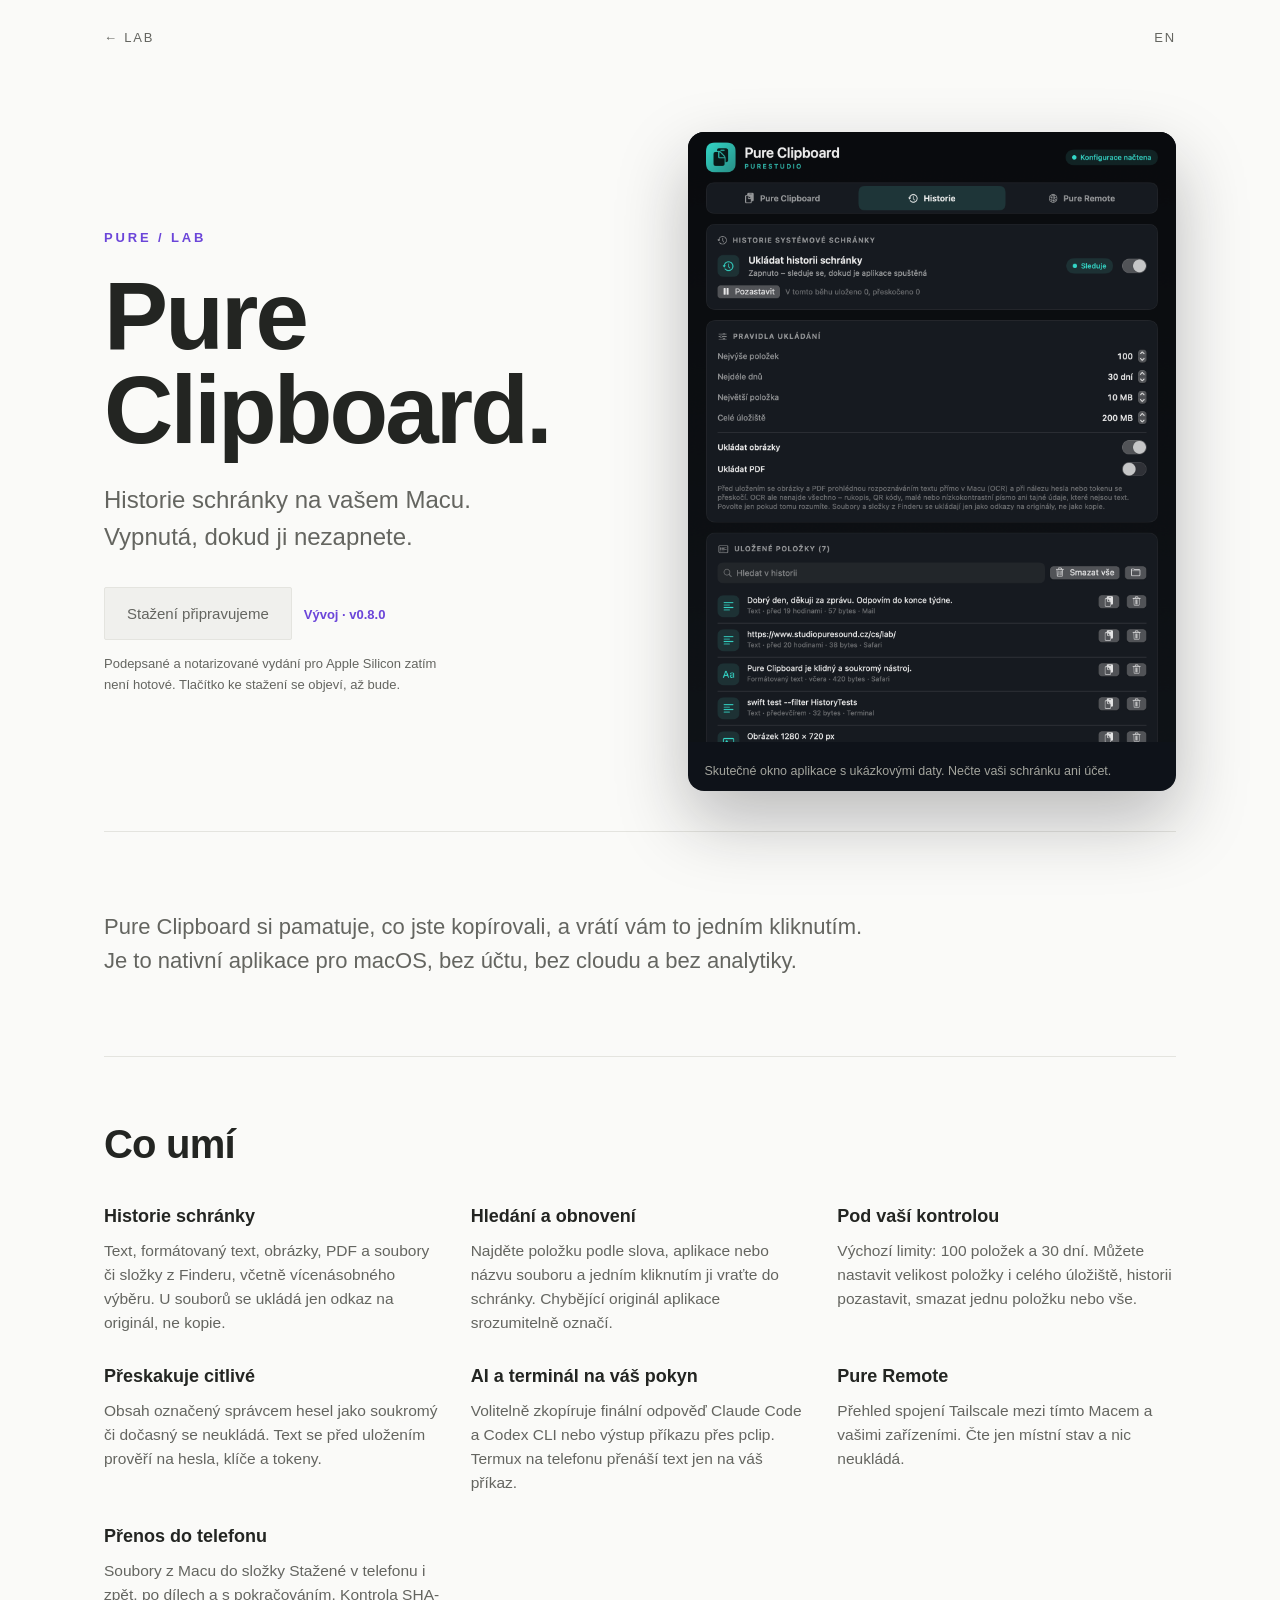
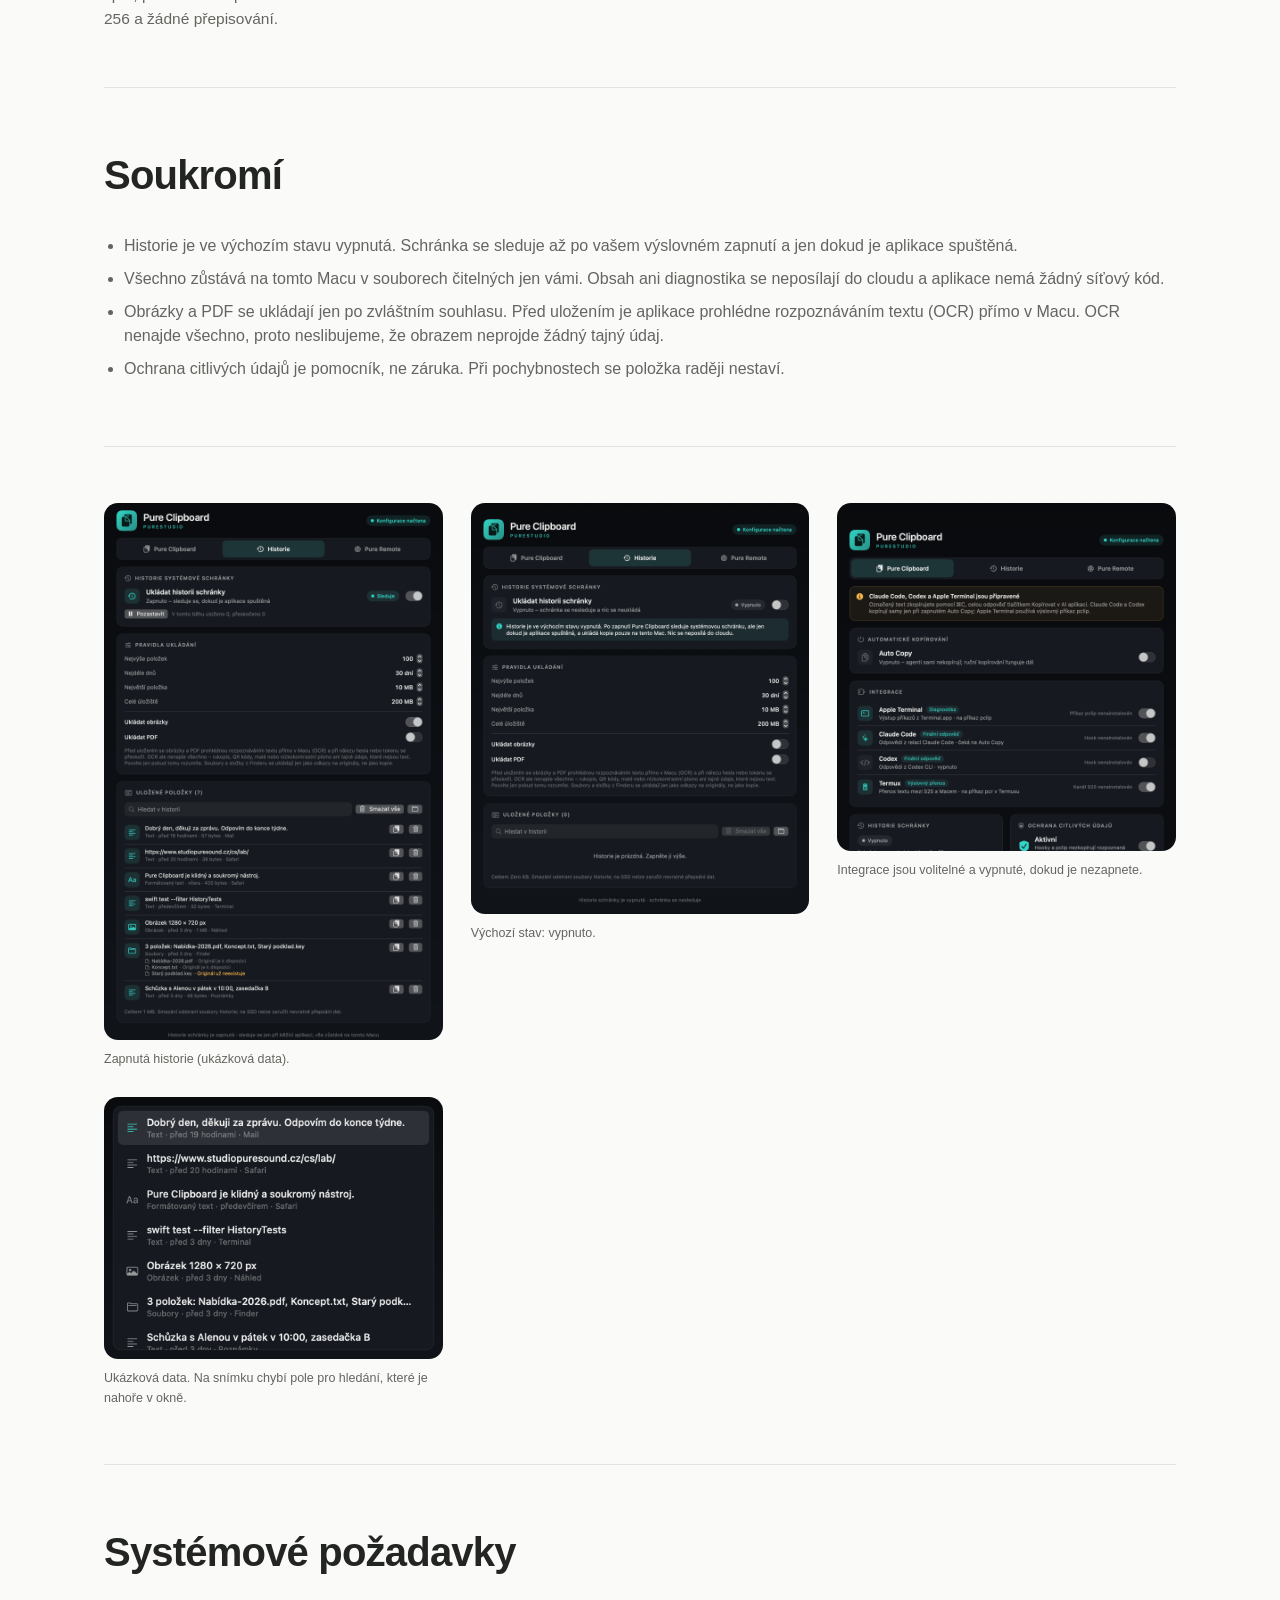
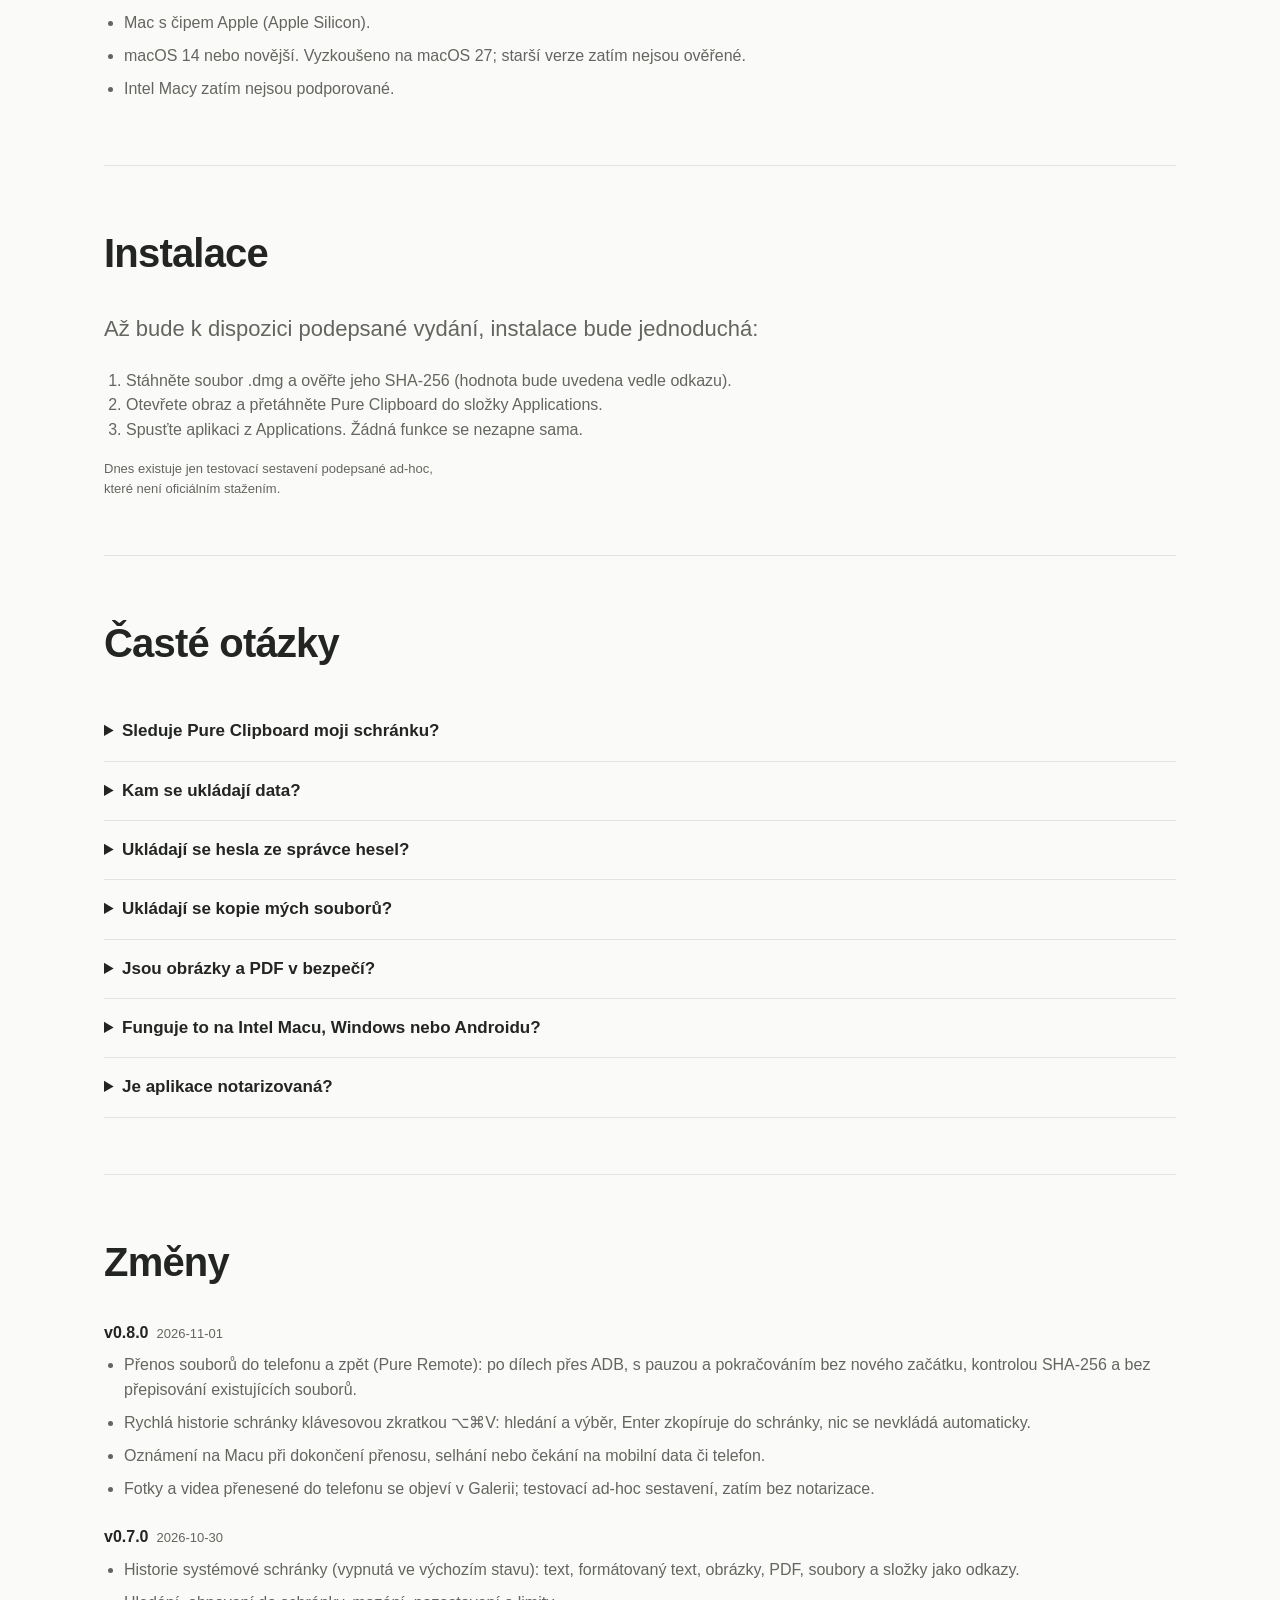
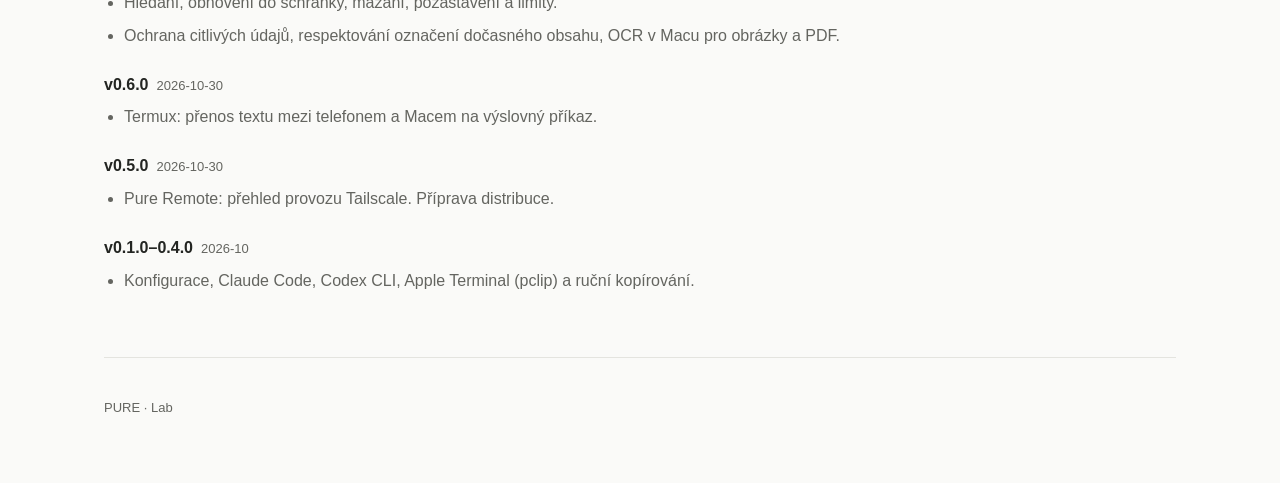
==== commit 01b63821: "Web: ilustrace rychlé historie, balík pro nasazení (scripts/make-web-bundle.sh), postup DEPLOY.md Co" ====
--- a/web/pure-clipboard/cs/index.html
+++ b/web/pure-clipboard/cs/index.html
@@ -42,7 +42,7 @@
 <section><p class="intro">Pure Clipboard si pamatuje, co jste kopírovali, a vrátí vám to jedním kliknutím. Je to nativní aplikace pro macOS, bez účtu, bez cloudu a bez analytiky.</p></section>
 <section><h2>Co umí</h2><div class="grid"><div><h3>Historie schránky</h3><p>Text, formátovaný text, obrázky, PDF a soubory či složky z Finderu, včetně vícenásobného výběru. U souborů se ukládá jen odkaz na originál, ne kopie.</p></div><div><h3>Hledání a obnovení</h3><p>Najděte položku podle slova, aplikace nebo názvu souboru a jedním kliknutím ji vraťte do schránky. Chybějící originál aplikace srozumitelně označí.</p></div><div><h3>Pod vaší kontrolou</h3><p>Výchozí limity: 100 položek a 30 dní. Můžete nastavit velikost položky i celého úložiště, historii pozastavit, smazat jednu položku nebo vše.</p></div><div><h3>Přeskakuje citlivé</h3><p>Obsah označený správcem hesel jako soukromý či dočasný se neukládá. Text se před uložením prověří na hesla, klíče a tokeny.</p></div><div><h3>AI a terminál na váš pokyn</h3><p>Volitelně zkopíruje finální odpověď Claude Code a Codex CLI nebo výstup příkazu přes pclip. Termux na telefonu přenáší text jen na váš příkaz.</p></div><div><h3>Pure Remote</h3><p>Přehled spojení Tailscale mezi tímto Macem a vašimi zařízeními. Čte jen místní stav a nic neukládá.</p></div><div><h3>Přenos do telefonu</h3><p>Soubory z Macu do složky Stažené v telefonu i zpět, po dílech a s pokračováním. Kontrola SHA-256 a žádné přepisování.</p></div></div></section>
 <section><h2>Soukromí</h2><ul class="plain"><li>Historie je ve výchozím stavu vypnutá. Schránka se sleduje až po vašem výslovném zapnutí a jen dokud je aplikace spuštěná.</li><li>Všechno zůstává na tomto Macu v souborech čitelných jen vámi. Obsah ani diagnostika se neposílají do cloudu a aplikace nemá žádný síťový kód.</li><li>Obrázky a PDF se ukládají jen po zvláštním souhlasu. Před uložením je aplikace prohlédne rozpoznáváním textu (OCR) přímo v Macu. OCR nenajde všechno, proto neslibujeme, že obrazem neprojde žádný tajný údaj.</li><li>Ochrana citlivých údajů je pomocník, ne záruka. Při pochybnostech se položka raději nestaví.</li></ul></section>
-<section><div class="shots"><figure><img src="../assets/history-on.png" alt="Záložka Historie se zapnutou historií: přepínač, pravidla ukládání a sedm uložených položek" loading="lazy"><figcaption>Zapnutá historie (ukázková data).</figcaption></figure><figure><img src="../assets/history-off.png" alt="Záložka Historie ve výchozím vypnutém stavu s vysvětlením, že se schránka nesleduje" loading="lazy"><figcaption>Výchozí stav: vypnuto.</figcaption></figure><figure><img src="../assets/clipboard.png" alt="Záložka Pure Clipboard: Auto Copy, integrace, ochrana citlivých údajů a karty Termux a Terminal" loading="lazy"><figcaption>Integrace jsou volitelné a vypnuté, dokud je nezapnete.</figcaption></figure></div></section>
+<section><div class="shots"><figure><img src="../assets/history-on.png" alt="Záložka Historie se zapnutou historií: přepínač, pravidla ukládání a sedm uložených položek" loading="lazy"><figcaption>Zapnutá historie (ukázková data).</figcaption></figure><figure><img src="../assets/history-off.png" alt="Záložka Historie ve výchozím vypnutém stavu s vysvětlením, že se schránka nesleduje" loading="lazy"><figcaption>Výchozí stav: vypnuto.</figcaption></figure><figure><img src="../assets/clipboard.png" alt="Záložka Pure Clipboard: Auto Copy, integrace, ochrana citlivých údajů a karty Termux a Terminal" loading="lazy"><figcaption>Integrace jsou volitelné a vypnuté, dokud je nezapnete.</figcaption></figure><figure><img src="../assets/quick-history.png" alt="Rychlá historie na ⌥⌘V: hledání a výběr posledních položek" loading="lazy"><figcaption>Ukázková data. Na snímku chybí pole pro hledání, které je nahoře v okně.</figcaption></figure></div></section>
 <section><h2>Systémové požadavky</h2><ul class="plain"><li>Mac s čipem Apple (Apple Silicon).</li><li>macOS 14 nebo novější. Vyzkoušeno na macOS 27; starší verze zatím nejsou ověřené.</li><li>Intel Macy zatím nejsou podporované.</li></ul></section>
 <section><h2>Instalace</h2><p class="intro">Až bude k dispozici podepsané vydání, instalace bude jednoduchá:</p><ol class="plain"><li>Stáhněte soubor .dmg a ověřte jeho SHA-256 (hodnota bude uvedena vedle odkazu).</li><li>Otevřete obraz a přetáhněte Pure Clipboard do složky Applications.</li><li>Spusťte aplikaci z Applications. Žádná funkce se nezapne sama.</li></ol><p class="note">Dnes existuje jen testovací sestavení podepsané ad-hoc, které není oficiálním stažením.</p></section>
 <section><h2>Časté otázky</h2><details><summary>Sleduje Pure Clipboard moji schránku?</summary><p>Jen když zapnete historii, a jen dokud je aplikace spuštěná. Ve výchozím stavu je historie vypnutá a schránka se nesleduje.</p></details><details><summary>Kam se ukládají data?</summary><p>Do složky ~/Library/Application Support/PureClipboard na vašem Macu. Nic se neposílá na internet.</p></details><details><summary>Ukládají se hesla ze správce hesel?</summary><p>Ne. Obsah označený jako soukromý nebo dočasný se přeskočí. Text se navíc prověřuje na hesla a tokeny; spolehlivé rozpoznání ale nelze zaručit.</p></details><details><summary>Ukládají se kopie mých souborů?</summary><p>Ne. Z Finderu se ukládá jen odkaz na originál. Když originál zmizí, aplikace to ukáže.</p></details><details><summary>Jsou obrázky a PDF v bezpečí?</summary><p>Ukládají se jen po zvláštním souhlasu a po kontrole OCR v Macu. OCR nerozpozná rukopis, QR kódy ani tajné údaje, které nejsou text, takže tuto funkci povolte jen vědomě.</p></details><details><summary>Funguje to na Intel Macu, Windows nebo Androidu?</summary><p>Ne. Podporovaný je Apple Silicon s macOS 14 nebo novějším. Jiné platformy zatím nejsou ověřené.</p></details><details><summary>Je aplikace notarizovaná?</summary><p>Zatím ne. Podepsané a notarizované vydání čeká na placený účet Apple Developer. Do té doby se nestahuje z webu.</p></details></section>
